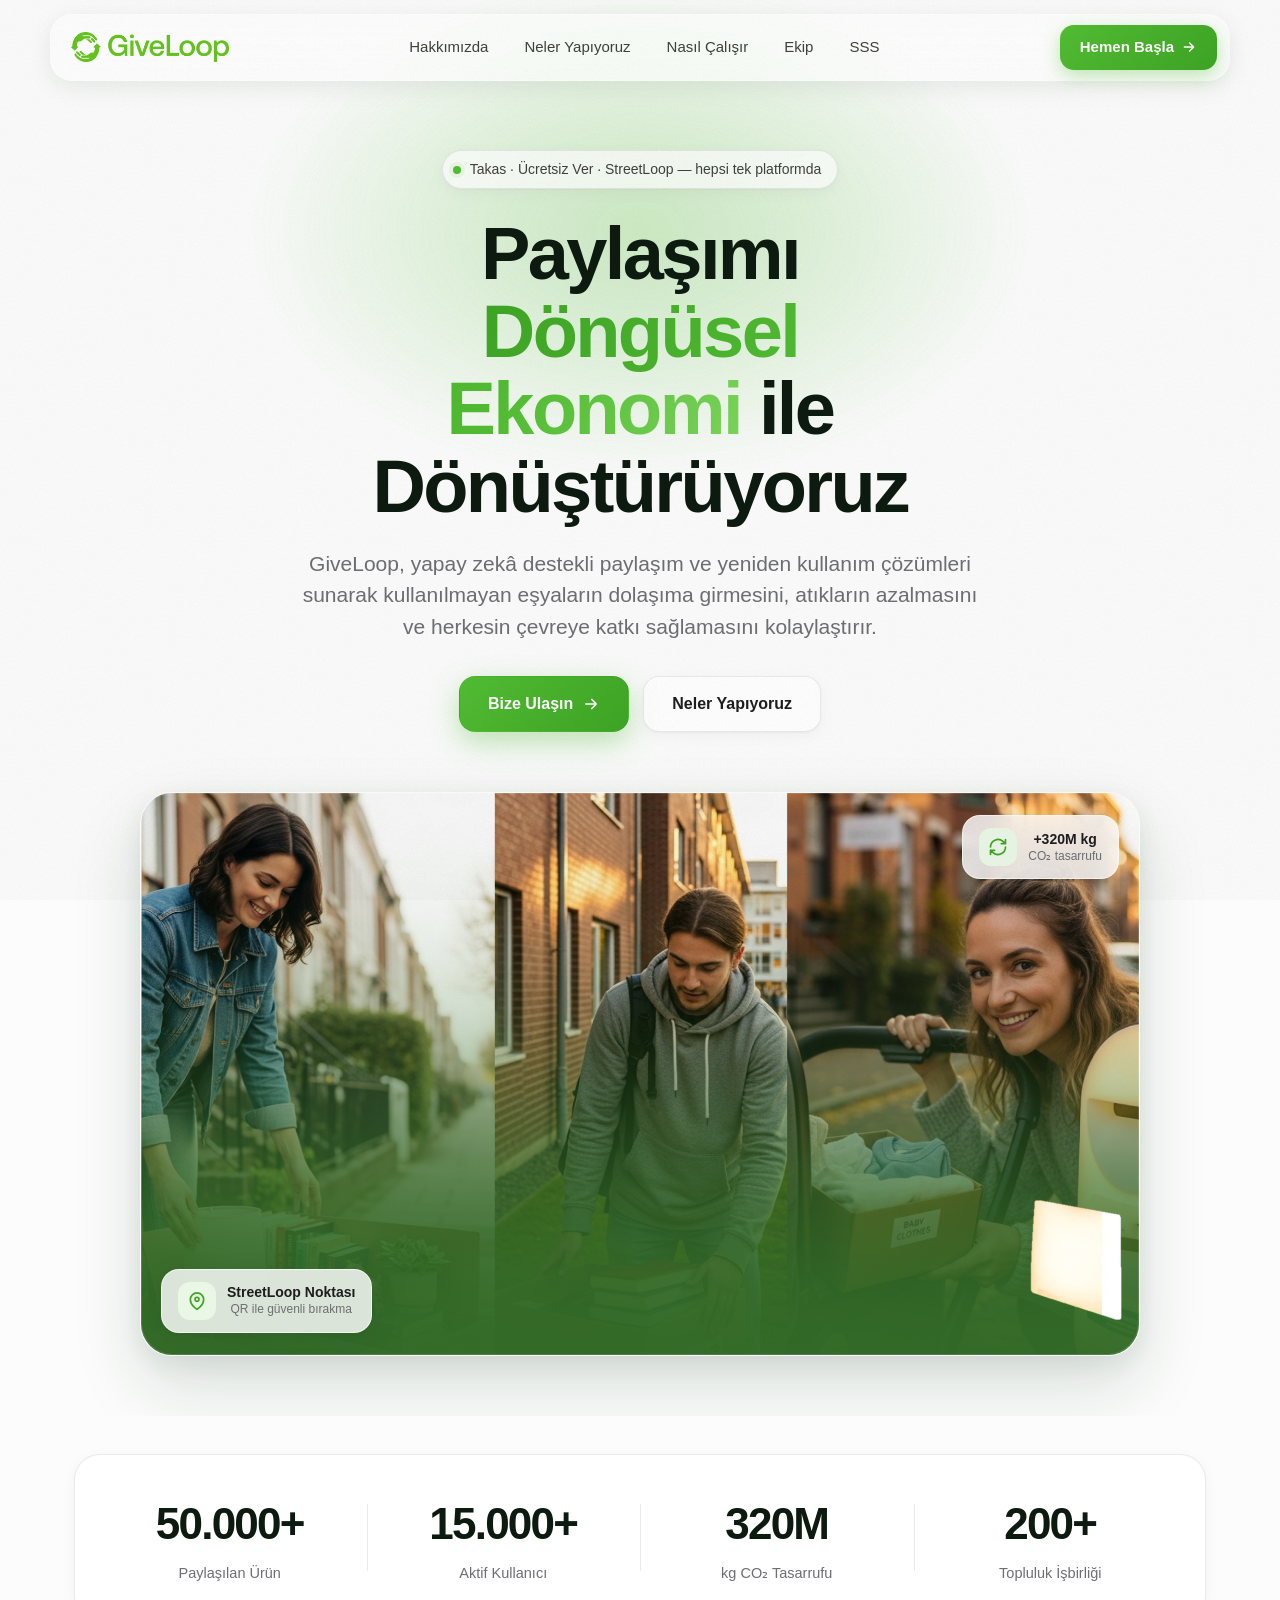
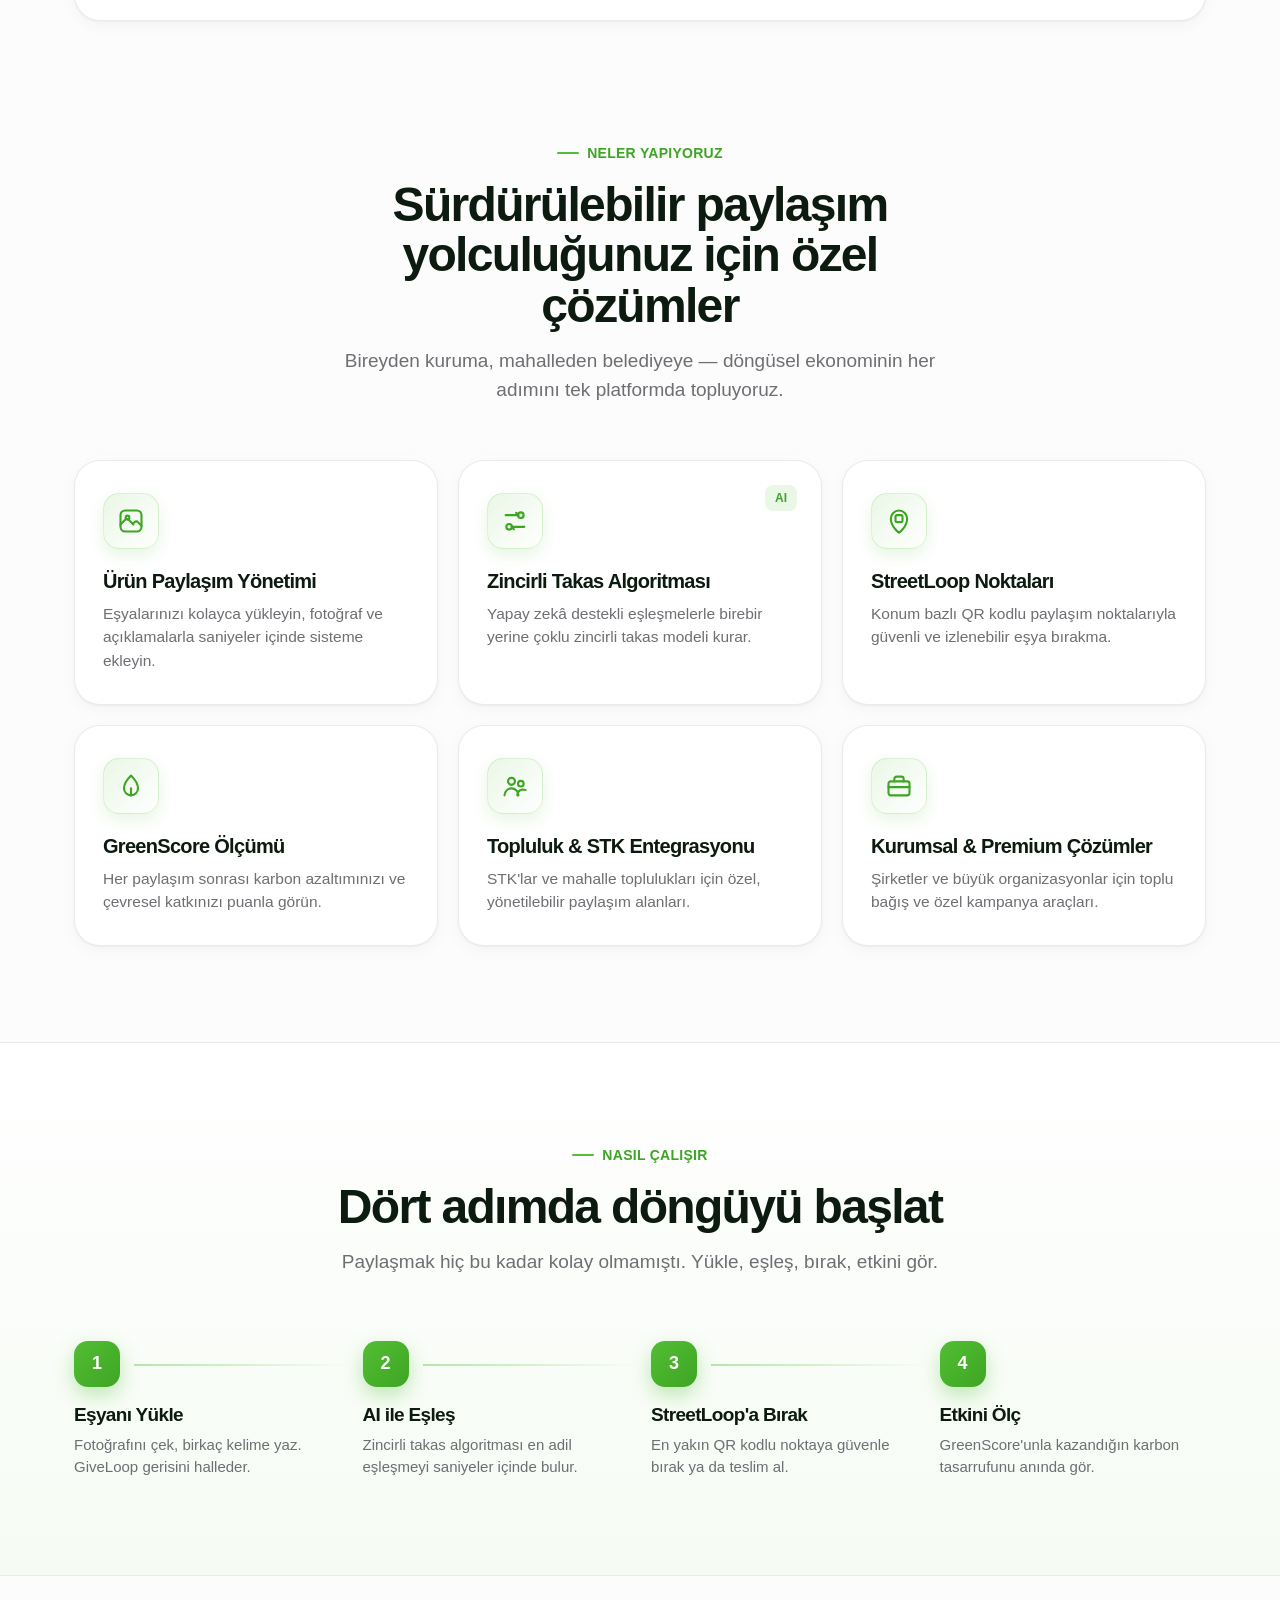
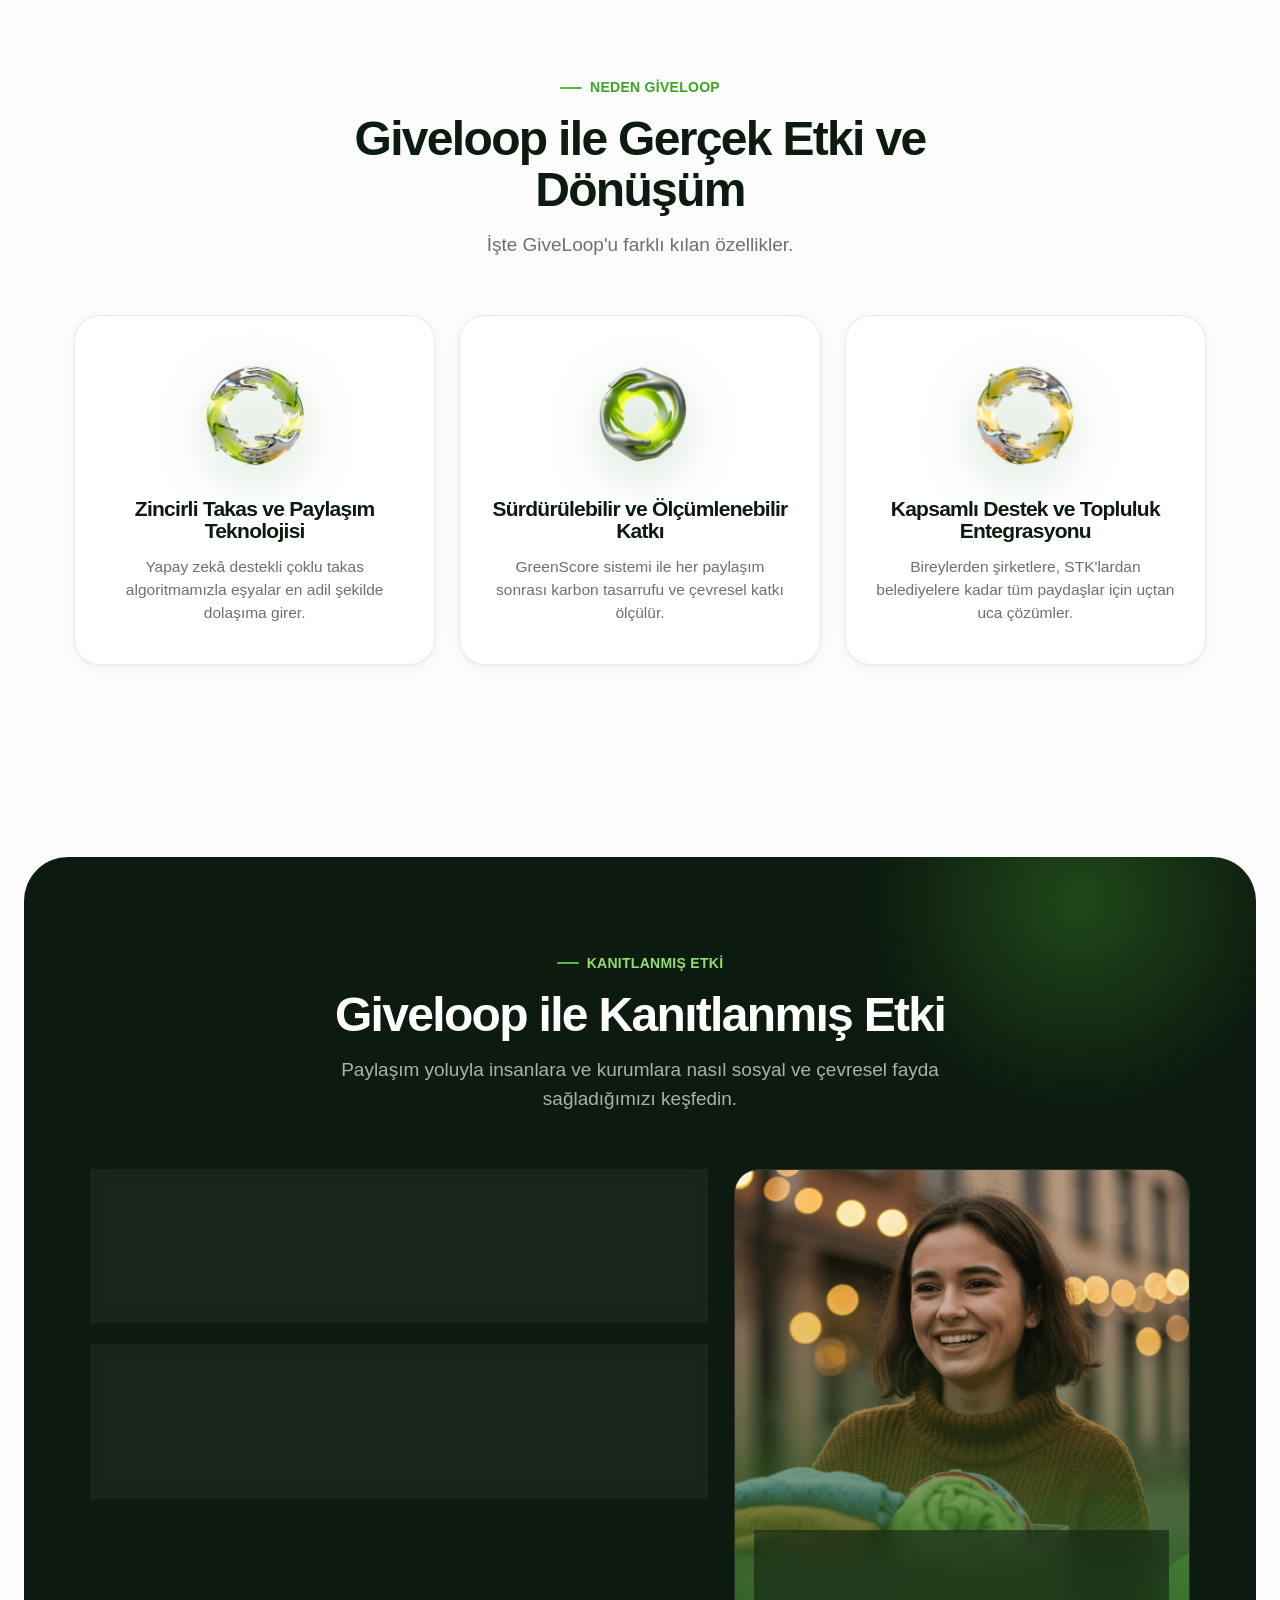
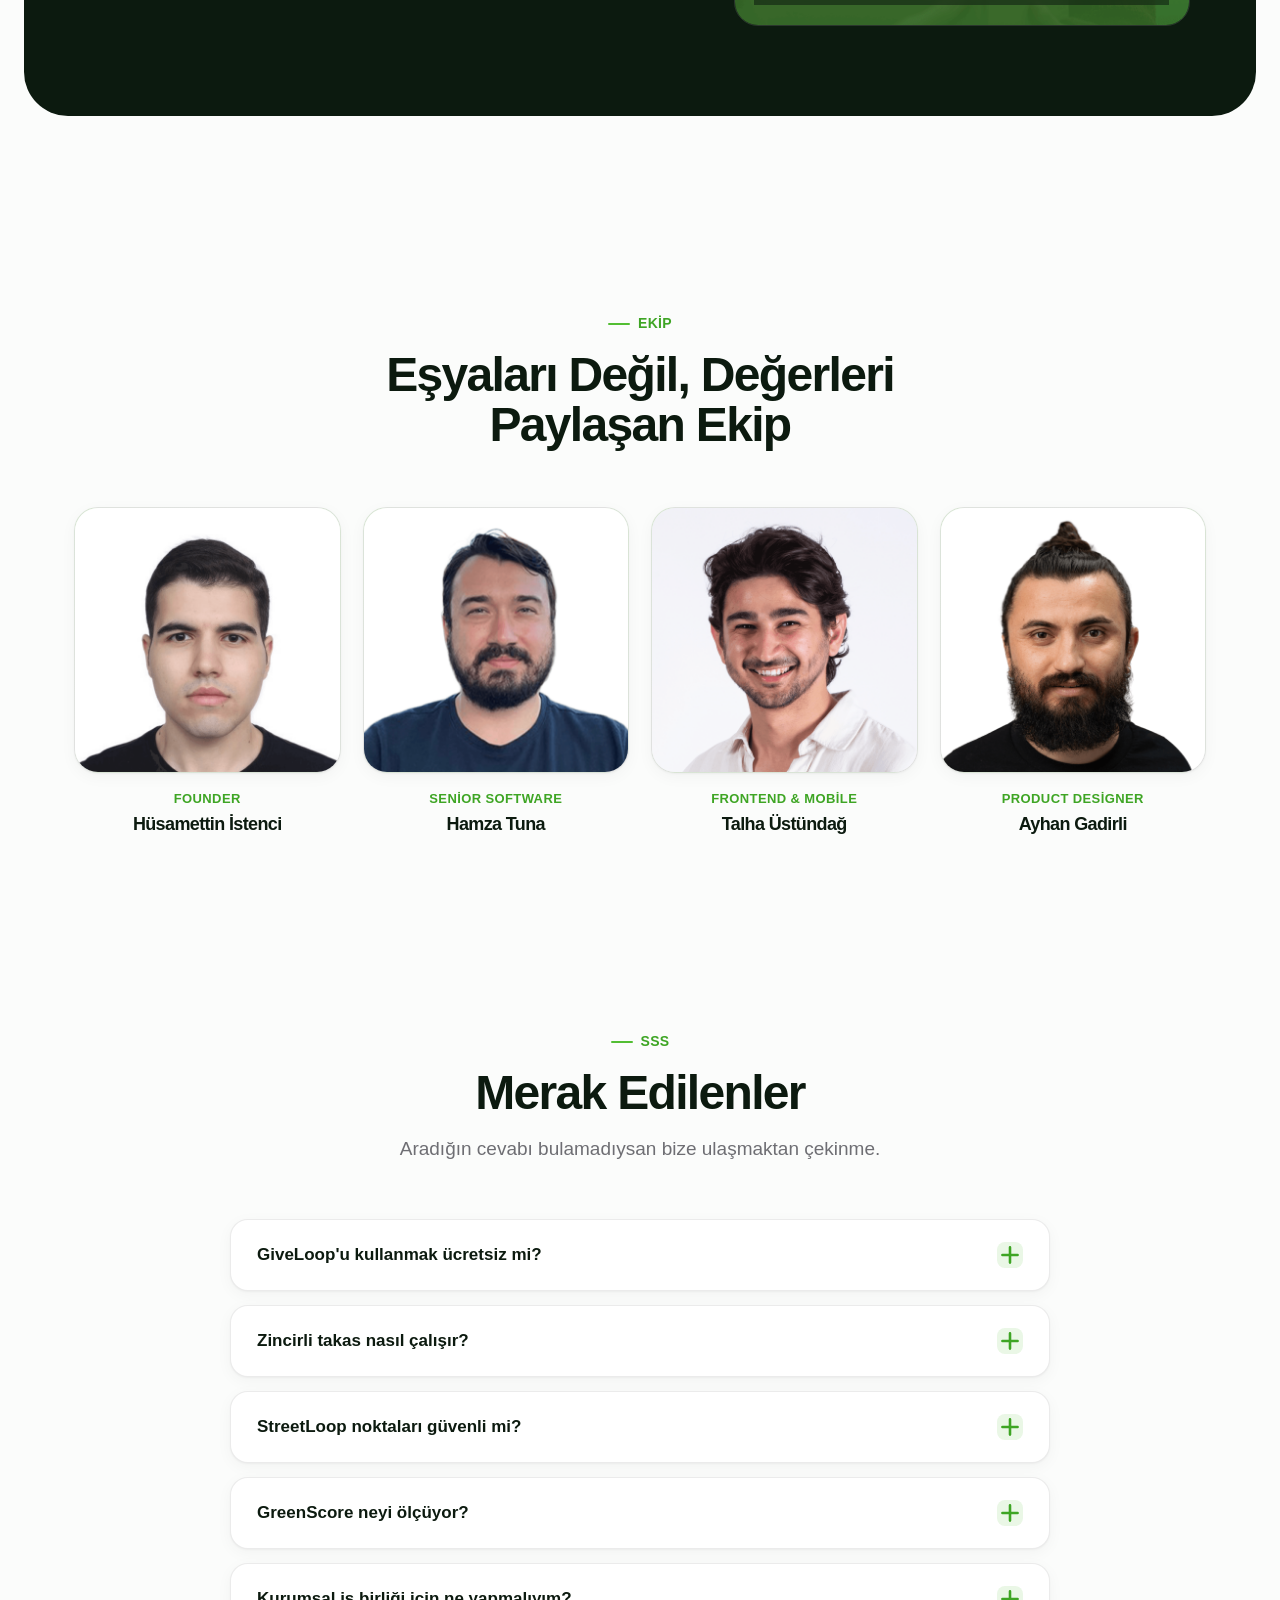
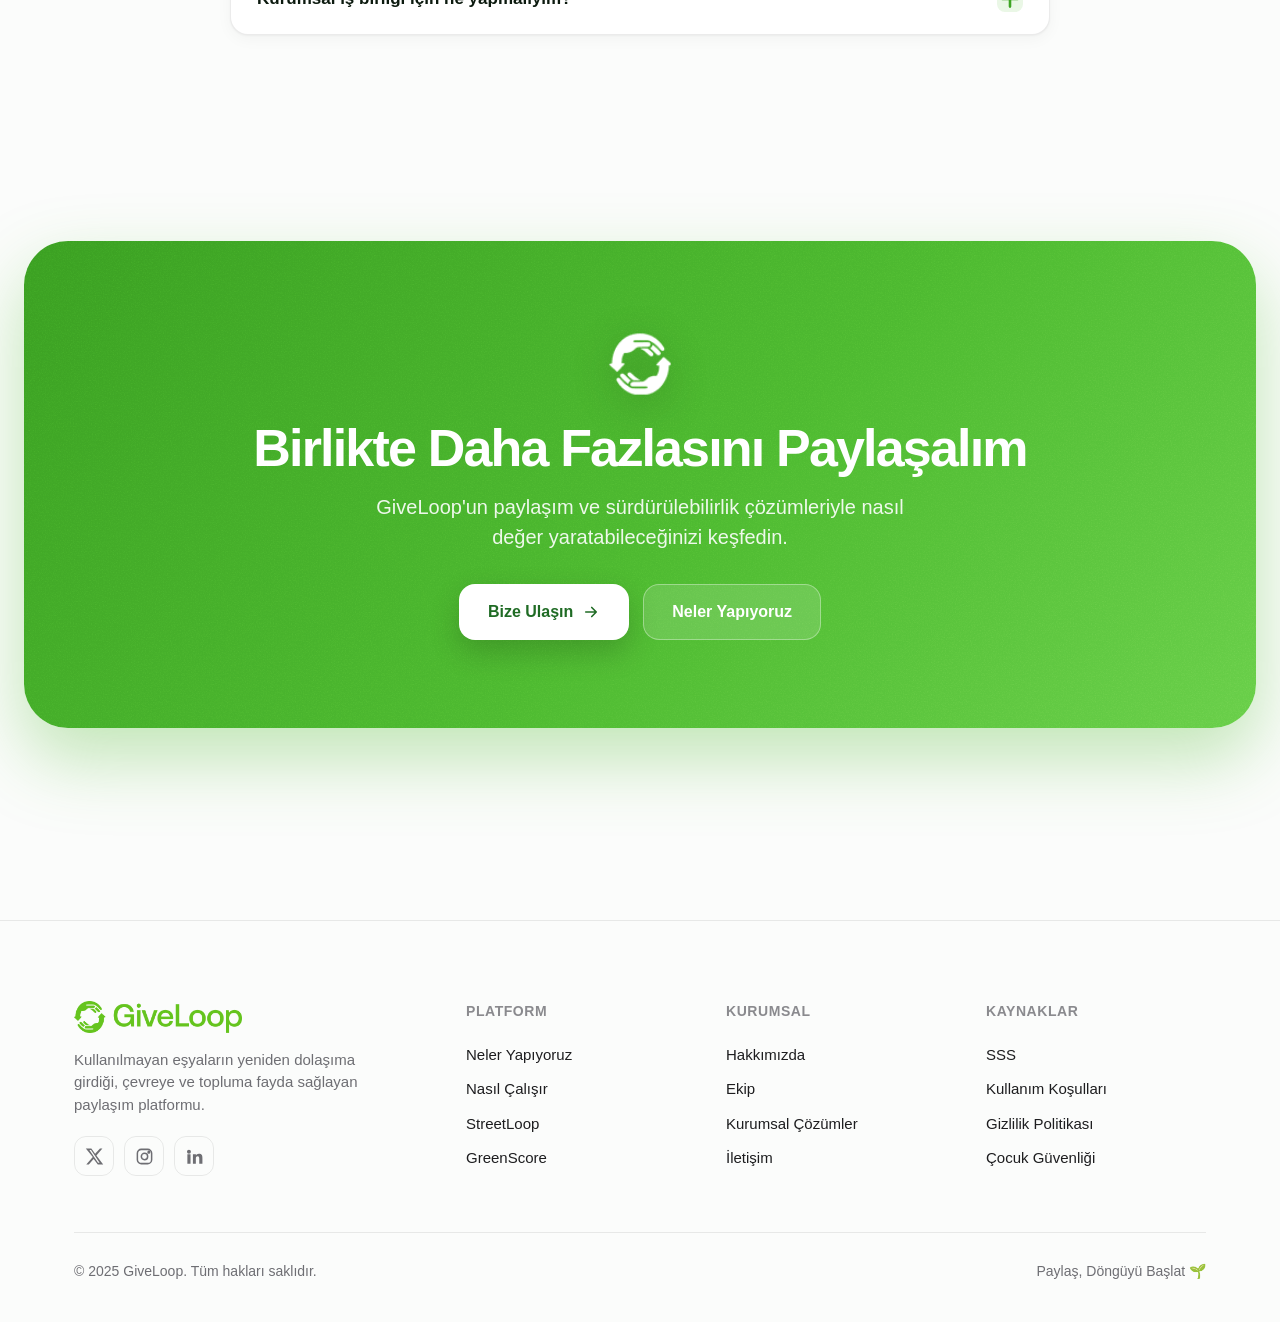
==== index.html @ 06f53437 "GiveLoop web: yeniden tasarım + yasal sözleşmeler (TR/EN) - iOS tarzı tek dosya ana sayfa (hero, ist" ====
<!DOCTYPE html>
<html lang="tr">
<head>
<meta charset="UTF-8" />
<meta name="viewport" content="width=device-width, initial-scale=1.0" />
<title>GiveLoop — Paylaş, Döngüyü Başlat</title>
<meta name="description" content="GiveLoop, kullanılmayan eşyaların yeniden dolaşıma girdiği, yapay zekâ destekli paylaşım ve döngüsel ekonomi platformudur." />
<meta property="og:title" content="GiveLoop — Paylaş, Döngüyü Başlat" />
<meta property="og:description" content="Takas, Ücretsiz Ver, StreetLoop — hepsi tek platformda." />
<meta property="og:image" content="assets/5BwP4LmwK1eSZvRIDrakZ4U8U.png" />
<link rel="icon" href="assets/WsrcK1nD1e8U5Kc7PY4TaCACsAE.png" />
<style>
  :root{
    --green:#52BE33;
    --green-strong:#3EA524;
    --green-deep:#1F6B24;
    --green-soft:#EAF7E6;
    --green-glow:rgba(82,190,51,.35);
    --ink:#0C1A0F;
    --text:#1D1D1F;
    --muted:#6E6E73;
    --muted-2:#8A8A8E;
    --line:rgba(0,0,0,.08);
    --bg:#FBFCFB;
    --card:#FFFFFF;
    --radius:26px;
    --radius-sm:18px;
    --shadow-sm:0 1px 2px rgba(0,0,0,.04), 0 4px 16px rgba(0,0,0,.04);
    --shadow:0 8px 30px rgba(15,40,20,.08), 0 2px 8px rgba(15,40,20,.05);
    --shadow-lg:0 30px 70px rgba(15,50,25,.14), 0 8px 24px rgba(15,50,25,.08);
    --maxw:1180px;
    --ease:cubic-bezier(.22,1,.36,1);
  }
  *{margin:0;padding:0;box-sizing:border-box}
  html{scroll-behavior:smooth;-webkit-text-size-adjust:100%}
  body{
    font-family:-apple-system,BlinkMacSystemFont,"SF Pro Display","SF Pro Text","Segoe UI",Inter,Roboto,Helvetica,Arial,sans-serif;
    color:var(--text);background:var(--bg);line-height:1.5;
    -webkit-font-smoothing:antialiased;text-rendering:optimizeLegibility;
    overflow-x:hidden;
  }
  a{color:inherit;text-decoration:none}
  img{max-width:100%;display:block}
  .wrap{max-width:var(--maxw);margin:0 auto;padding:0 24px}
  section{position:relative}

  /* ============ decorative grain ============ */
  body::before{
    content:"";position:fixed;inset:0;z-index:9999;pointer-events:none;
    background-image:url("assets/6mcf62RlDfRfU61Yg5vb2pefpi4.png");
    background-size:180px;opacity:.025;mix-blend-mode:multiply;
  }

  /* ============ NAV ============ */
  .nav{
    position:fixed;top:14px;left:0;right:0;z-index:1000;
    display:flex;justify-content:center;padding:0 16px;
    transition:top .4s var(--ease);
  }
  .nav-inner{
    width:100%;max-width:var(--maxw);
    display:flex;align-items:center;justify-content:space-between;
    padding:10px 12px 10px 20px;
    background:rgba(255,255,255,.72);
    backdrop-filter:saturate(180%) blur(20px);
    -webkit-backdrop-filter:saturate(180%) blur(20px);
    border:1px solid rgba(255,255,255,.6);
    box-shadow:0 6px 24px rgba(15,40,20,.08);
    border-radius:22px;
    transition:box-shadow .4s var(--ease),background .4s var(--ease);
  }
  .nav.scrolled .nav-inner{background:rgba(255,255,255,.85);box-shadow:0 10px 34px rgba(15,40,20,.12)}
  .brand{display:flex;align-items:center;gap:10px;font-weight:700;letter-spacing:-.02em;font-size:19px}
  .brand img{height:30px;width:auto}
  .nav-links{display:flex;align-items:center;gap:4px}
  .nav-links a{
    padding:9px 16px;border-radius:12px;font-size:15px;font-weight:500;color:#40403f;
    transition:background .2s,color .2s;
  }
  .nav-links a:hover{background:rgba(0,0,0,.05);color:var(--text)}
  .nav-cta{
    display:inline-flex;align-items:center;gap:7px;
    padding:11px 20px;border-radius:14px;font-size:15px;font-weight:600;color:#fff;
    background:linear-gradient(135deg,var(--green),var(--green-strong));
    box-shadow:0 6px 18px var(--green-glow);
    transition:transform .25s var(--ease),box-shadow .25s var(--ease);
  }
  .nav-cta:hover{transform:translateY(-1px);box-shadow:0 10px 26px var(--green-glow)}
  .burger{display:none;background:none;border:0;padding:10px;cursor:pointer}
  .burger span{display:block;width:22px;height:2px;background:var(--ink);border-radius:2px;transition:.3s var(--ease)}
  .burger span+span{margin-top:5px}

  /* ============ HERO ============ */
  .hero{padding:150px 0 60px;text-align:center;overflow:hidden}
  .hero-bg{
    position:absolute;top:-120px;left:50%;transform:translateX(-50%);
    width:1100px;height:700px;pointer-events:none;z-index:0;
    background:
      radial-gradient(closest-side,rgba(82,190,51,.20),transparent 70%),
      radial-gradient(closest-side,rgba(82,190,51,.10),transparent 70%);
    filter:blur(10px);
  }
  .hero .wrap{position:relative;z-index:1}
  .pill{
    display:inline-flex;align-items:center;gap:9px;
    padding:8px 16px 8px 10px;border-radius:100px;font-size:14px;font-weight:500;
    background:rgba(255,255,255,.7);border:1px solid var(--line);
    box-shadow:var(--shadow-sm);backdrop-filter:blur(8px);color:#40403f;margin-bottom:26px;
  }
  .pill .dot{width:8px;height:8px;border-radius:50%;background:var(--green);box-shadow:0 0 0 4px var(--green-soft)}
  h1,h2,h3{letter-spacing:-.035em;line-height:1.05;color:var(--ink)}
  .hero h1{
    font-size:clamp(38px,6.6vw,74px);font-weight:700;max-width:15ch;margin:0 auto 22px;
  }
  .hero h1 .grad{
    background:linear-gradient(120deg,var(--green-strong),var(--green) 60%,#7DD65C);
    -webkit-background-clip:text;background-clip:text;color:transparent;
  }
  .lead{font-size:clamp(17px,2.1vw,21px);color:var(--muted);max-width:60ch;margin:0 auto 34px;font-weight:400}
  .hero-cta{display:flex;gap:14px;justify-content:center;flex-wrap:wrap}
  .btn{
    display:inline-flex;align-items:center;gap:9px;padding:15px 28px;border-radius:16px;
    font-size:16px;font-weight:600;cursor:pointer;border:1px solid transparent;
    transition:transform .25s var(--ease),box-shadow .25s var(--ease),background .25s;
  }
  .btn-primary{color:#fff;background:linear-gradient(135deg,var(--green),var(--green-strong));box-shadow:0 10px 28px var(--green-glow)}
  .btn-primary:hover{transform:translateY(-2px);box-shadow:0 16px 38px var(--green-glow)}
  .btn-ghost{background:rgba(255,255,255,.8);border-color:var(--line);color:var(--text);box-shadow:var(--shadow-sm)}
  .btn-ghost:hover{transform:translateY(-2px);background:#fff;box-shadow:var(--shadow)}
  .btn svg{width:18px;height:18px}

  .hero-media{
    position:relative;margin:60px auto 0;max-width:1000px;
    border-radius:32px;overflow:hidden;box-shadow:var(--shadow-lg);
    border:1px solid rgba(255,255,255,.5);
  }
  .hero-media img{width:100%;height:auto;display:block}
  .hero-media::after{content:"";position:absolute;inset:0;box-shadow:inset 0 0 0 1px rgba(255,255,255,.14);border-radius:32px}
  .float-card{
    position:absolute;background:rgba(255,255,255,.82);backdrop-filter:blur(14px);
    border:1px solid rgba(255,255,255,.7);box-shadow:var(--shadow);border-radius:18px;
    padding:12px 16px;display:flex;align-items:center;gap:11px;font-size:14px;font-weight:600;
    white-space:nowrap;line-height:1.25;z-index:3;
  }
  .float-card small{display:block;font-weight:500;color:var(--muted);font-size:12px;margin-top:1px}
  .float-card .ic{width:38px;height:38px;border-radius:12px;display:grid;place-items:center;background:var(--green-soft);flex:none}
  .float-card .ic svg{width:20px;height:20px;color:var(--green-strong)}
  .fc-1{left:20px;bottom:22px;animation:floaty 6s ease-in-out infinite}
  .fc-2{right:20px;top:22px;animation:floaty 6s ease-in-out infinite .8s}
  @keyframes floaty{0%,100%{transform:translateY(0)}50%{transform:translateY(-12px)}}

  /* ============ TRUST STATS ============ */
  .stats{padding:38px 0 20px}
  .stats-grid{
    display:grid;grid-template-columns:repeat(4,1fr);gap:20px;
    background:var(--card);border:1px solid var(--line);border-radius:var(--radius);
    padding:36px 28px;box-shadow:var(--shadow-sm);
  }
  .stat{text-align:center;position:relative}
  .stat+.stat::before{content:"";position:absolute;left:-10px;top:14%;height:72%;width:1px;background:var(--line)}
  .stat .num{font-size:clamp(30px,4vw,44px);font-weight:700;letter-spacing:-.04em;color:var(--ink)}
  .stat .num b{color:var(--green-strong);font-weight:700}
  .stat .lab{color:var(--muted);font-size:14.5px;margin-top:6px;font-weight:500}

  /* ============ SECTION HEAD ============ */
  .sec{padding:96px 0}
  .eyebrow{
    display:inline-flex;align-items:center;gap:8px;color:var(--green-strong);font-weight:600;
    font-size:14px;letter-spacing:.02em;text-transform:uppercase;margin-bottom:16px;
  }
  .eyebrow::before{content:"";width:22px;height:2px;background:var(--green);border-radius:2px}
  .sec-head{max-width:640px;margin:0 auto 56px;text-align:center}
  .sec-head.left{margin-left:0;text-align:left}
  .sec-head h2{font-size:clamp(30px,4.4vw,48px);font-weight:700;margin-bottom:16px}
  .sec-head p{color:var(--muted);font-size:clamp(16px,2vw,19px)}

  /* ============ FEATURES ============ */
  .feat-grid{display:grid;grid-template-columns:repeat(3,1fr);gap:20px}
  .feat{
    background:var(--card);border:1px solid var(--line);border-radius:var(--radius);
    padding:32px 28px;box-shadow:var(--shadow-sm);position:relative;overflow:hidden;
    transition:transform .4s var(--ease),box-shadow .4s var(--ease),border-color .4s;
  }
  .feat::before{
    content:"";position:absolute;inset:0;border-radius:var(--radius);opacity:0;
    background:radial-gradient(120% 90% at 0% 0%,rgba(82,190,51,.08),transparent 55%);
    transition:opacity .4s;
  }
  .feat:hover{transform:translateY(-6px);box-shadow:var(--shadow-lg);border-color:rgba(82,190,51,.3)}
  .feat:hover::before{opacity:1}
  .feat .ico{
    width:56px;height:56px;border-radius:16px;display:grid;place-items:center;margin-bottom:22px;
    background:linear-gradient(135deg,var(--green-soft),#fff);border:1px solid rgba(82,190,51,.18);
    box-shadow:0 6px 16px rgba(82,190,51,.14);color:var(--green-strong);
  }
  .feat .ico svg{width:28px;height:28px}
  .feat h3{font-size:20px;font-weight:650;margin-bottom:10px}
  .feat p{color:var(--muted);font-size:15.5px}
  .feat .tag{position:absolute;top:24px;right:24px;font-size:12px;font-weight:600;color:var(--green-strong);
    background:var(--green-soft);padding:4px 10px;border-radius:8px}

  /* ============ HOW IT WORKS ============ */
  .how{background:linear-gradient(180deg,#fff,var(--green-soft) 220%);border-block:1px solid var(--line)}
  .steps{display:grid;grid-template-columns:repeat(4,1fr);gap:22px;counter-reset:step}
  .step{position:relative;padding-top:8px}
  .step .n{
    width:46px;height:46px;border-radius:14px;display:grid;place-items:center;font-weight:700;font-size:18px;
    color:#fff;background:linear-gradient(135deg,var(--green),var(--green-strong));
    box-shadow:0 8px 20px var(--green-glow);margin-bottom:18px;
  }
  .step h3{font-size:19px;margin-bottom:9px}
  .step p{color:var(--muted);font-size:15px}
  .step:not(:last-child)::after{
    content:"";position:absolute;top:31px;left:60px;right:-10px;height:2px;
    background:linear-gradient(90deg,rgba(82,190,51,.4),transparent);
  }

  /* ============ WHY / DIFFERENTIATORS ============ */
  .why-grid{display:grid;grid-template-columns:repeat(3,1fr);gap:24px}
  .why{
    text-align:center;background:var(--card);border:1px solid var(--line);border-radius:var(--radius);
    padding:40px 30px;box-shadow:var(--shadow-sm);transition:transform .4s var(--ease),box-shadow .4s var(--ease);
  }
  .why:hover{transform:translateY(-6px);box-shadow:var(--shadow)}
  .why img{width:120px;height:120px;margin:0 auto 22px;filter:drop-shadow(0 16px 26px rgba(31,107,36,.22))}
  .why h3{font-size:21px;margin-bottom:12px}
  .why p{color:var(--muted);font-size:15.5px}

  /* ============ IMPACT / CASES ============ */
  .impact{background:var(--ink);color:#fff;border-radius:44px;margin:0 24px;overflow:hidden;position:relative}
  .impact::before{content:"";position:absolute;top:-30%;right:-10%;width:600px;height:600px;
    background:radial-gradient(closest-side,rgba(82,190,51,.28),transparent 70%);pointer-events:none}
  .impact .inner{max-width:var(--maxw);margin:0 auto;padding:90px 40px}
  .impact .eyebrow{color:#8FE06E}
  .impact h2{color:#fff;font-size:clamp(30px,4.4vw,48px)}
  .impact .sec-head p{color:rgba(255,255,255,.66)}
  .cases{display:grid;grid-template-columns:1.15fr .85fr;gap:26px;align-items:start}
  .case-list{display:grid;gap:22px}
  .case{
    display:flex;gap:22px;align-items:flex-start;
    background:rgba(255,255,255,.05);border:1px solid rgba(255,255,255,.1);
    border-radius:24px;padding:28px;backdrop-filter:blur(8px);
    transition:background .3s,transform .3s var(--ease);
  }
  .case:hover{background:rgba(255,255,255,.09);transform:translateY(-3px)}
  .case .big{font-size:44px;font-weight:700;letter-spacing:-.04em;color:#8FE06E;line-height:1;flex:none;min-width:120px}
  .case h3{color:#fff;font-size:19px;margin-bottom:8px}
  .case p{color:rgba(255,255,255,.62);font-size:15px}
  .case-photo{border-radius:24px;overflow:hidden;position:relative;aspect-ratio:1/1;border:1px solid rgba(255,255,255,.12)}
  .case-photo img{width:100%;height:100%;object-fit:cover;object-position:center 30%;position:absolute;inset:0}
  .case-photo .cap{
    position:absolute;left:20px;bottom:20px;right:20px;z-index:2;
    background:rgba(12,26,15,.55);backdrop-filter:blur(12px);border:1px solid rgba(255,255,255,.12);
    border-radius:16px;padding:14px 16px;font-size:14px;
  }
  .case-photo .cap b{display:block;color:#8FE06E;margin-bottom:2px}

  /* ============ TEAM ============ */
  .team-grid{display:grid;grid-template-columns:repeat(4,1fr);gap:22px}
  .member{text-align:center}
  .member .ph{
    aspect-ratio:1;border-radius:24px;overflow:hidden;margin-bottom:16px;
    background:linear-gradient(160deg,var(--green-soft),#f4f4f4);border:1px solid var(--line);
    box-shadow:var(--shadow-sm);transition:transform .4s var(--ease),box-shadow .4s var(--ease);
  }
  .member .ph img{width:100%;height:100%;object-fit:cover;object-position:top center}
  .member:hover .ph{transform:translateY(-6px);box-shadow:var(--shadow)}
  .member .role{color:var(--green-strong);font-size:13px;font-weight:600;text-transform:uppercase;letter-spacing:.03em}
  .member h3{font-size:18px;margin:6px 0 0}

  /* ============ FAQ ============ */
  .faq-wrap{max-width:820px;margin:0 auto}
  .faq{border:1px solid var(--line);border-radius:var(--radius-sm);background:var(--card);margin-bottom:14px;overflow:hidden;box-shadow:var(--shadow-sm)}
  .faq summary{
    list-style:none;cursor:pointer;padding:22px 26px;font-size:17px;font-weight:600;
    display:flex;justify-content:space-between;align-items:center;gap:16px;color:var(--ink);
  }
  .faq summary::-webkit-details-marker{display:none}
  .faq summary .plus{flex:none;width:26px;height:26px;border-radius:8px;background:var(--green-soft);
    display:grid;place-items:center;color:var(--green-strong);transition:transform .3s var(--ease)}
  .faq[open] summary .plus{transform:rotate(45deg)}
  .faq .a{padding:0 26px 24px;color:var(--muted);font-size:15.5px;max-width:66ch}

  /* ============ CTA ============ */
  .cta-band{
    text-align:center;position:relative;overflow:hidden;
    background:linear-gradient(135deg,var(--green-strong),var(--green) 55%,#6FD24E);
    border-radius:44px;margin:0 24px;padding:88px 32px;color:#fff;
    box-shadow:0 30px 70px var(--green-glow);
  }
  .cta-band::before{content:"";position:absolute;inset:0;background-image:url("assets/6mcf62RlDfRfU61Yg5vb2pefpi4.png");
    background-size:200px;opacity:.06;mix-blend-mode:overlay}
  .cta-band img.mark{width:70px;margin:0 auto 22px;filter:brightness(0) invert(1) drop-shadow(0 10px 20px rgba(0,0,0,.22))}
  .cta-band h2{color:#fff;font-size:clamp(30px,4.6vw,52px);margin-bottom:16px;position:relative}
  .cta-band p{color:rgba(255,255,255,.9);font-size:clamp(16px,2vw,20px);max-width:52ch;margin:0 auto 32px;position:relative}
  .cta-band .btn-white{background:#fff;color:var(--green-deep);box-shadow:0 12px 30px rgba(0,0,0,.18);position:relative}
  .cta-band .btn-white:hover{transform:translateY(-2px);box-shadow:0 18px 40px rgba(0,0,0,.24)}
  .cta-band .btn-clear{background:rgba(255,255,255,.14);border:1px solid rgba(255,255,255,.35);color:#fff;position:relative}
  .cta-band .btn-clear:hover{background:rgba(255,255,255,.24)}
  .cta-actions{display:flex;gap:14px;justify-content:center;flex-wrap:wrap}

  /* ============ FOOTER ============ */
  footer{padding:80px 0 40px;margin-top:96px;border-top:1px solid var(--line)}
  .foot-grid{display:grid;grid-template-columns:1.6fr 1fr 1fr 1fr;gap:40px;margin-bottom:56px}
  .foot-brand .brand{margin-bottom:16px}
  .foot-brand p{color:var(--muted);font-size:15px;max-width:34ch;margin-bottom:20px}
  .socials{display:flex;gap:10px}
  .socials a{width:40px;height:40px;border-radius:12px;border:1px solid var(--line);display:grid;place-items:center;color:var(--muted);transition:.25s var(--ease)}
  .socials a:hover{color:#fff;background:var(--green);border-color:var(--green);transform:translateY(-2px)}
  .socials svg{width:19px;height:19px}
  .foot-col h4{font-size:14px;text-transform:uppercase;letter-spacing:.04em;color:var(--muted-2);margin-bottom:16px;font-weight:600}
  .foot-col a{display:block;color:var(--text);font-size:15px;padding:6px 0;transition:color .2s}
  .foot-col a:hover{color:var(--green-strong)}
  .foot-bottom{display:flex;justify-content:space-between;align-items:center;gap:20px;
    padding-top:28px;border-top:1px solid var(--line);color:var(--muted);font-size:14px;flex-wrap:wrap}

  /* ============ reveal anim ============ */
  .reveal{opacity:0;transform:translateY(26px);transition:opacity .8s var(--ease),transform .8s var(--ease)}
  .reveal.in{opacity:1;transform:none}
  .reveal[data-d="1"]{transition-delay:.08s}
  .reveal[data-d="2"]{transition-delay:.16s}
  .reveal[data-d="3"]{transition-delay:.24s}

  /* ============ RESPONSIVE ============ */
  @media(max-width:980px){
    .feat-grid,.steps,.team-grid{grid-template-columns:repeat(2,1fr)}
    .why-grid{grid-template-columns:1fr}
    .why{display:flex;align-items:center;gap:24px;text-align:left;padding:26px}
    .why img{margin:0;width:90px;height:90px}
    .cases{grid-template-columns:1fr}
    .step:not(:last-child)::after{display:none}
    .foot-grid{grid-template-columns:1fr 1fr}
  }
  @media(max-width:720px){
    .nav-links{display:none}
    .burger{display:block}
    .nav-menu-open .nav-links{
      display:flex;flex-direction:column;position:absolute;top:70px;left:16px;right:16px;
      background:rgba(255,255,255,.96);backdrop-filter:blur(20px);padding:12px;border-radius:20px;
      box-shadow:var(--shadow-lg);border:1px solid var(--line);gap:2px;align-items:stretch;
    }
    .nav-menu-open .nav-links a{padding:14px 16px}
    .stats-grid{grid-template-columns:repeat(2,1fr);gap:28px 12px}
    .stat+.stat::before{display:none}
    .feat-grid,.steps,.team-grid{grid-template-columns:1fr}
    .case{flex-direction:column;gap:10px}
    .sec{padding:70px 0}
    .impact,.cta-band{margin:0 12px;border-radius:32px}
    .impact .inner{padding:64px 24px}
    .float-card{display:none}
    .foot-grid{grid-template-columns:1fr}
  }
</style>
</head>
<body>

<!-- ================= NAV ================= -->
<nav class="nav" id="nav">
  <div class="nav-inner">
    <a href="#top" class="brand">
      <img src="assets/F4kCghtj96X1tTt0qWWeKopEoYI.png" alt="GiveLoop" />
    </a>
    <div class="nav-links" id="navLinks">
      <a href="#hakkimizda">Hakkımızda</a>
      <a href="#neler">Neler Yapıyoruz</a>
      <a href="#nasil">Nasıl Çalışır</a>
      <a href="#ekip">Ekip</a>
      <a href="#sss">SSS</a>
    </div>
    <div style="display:flex;align-items:center;gap:6px">
      <a href="#iletisim" class="nav-cta">Hemen Başla
        <svg viewBox="0 0 24 24" fill="none" stroke="currentColor" stroke-width="2.2" stroke-linecap="round" stroke-linejoin="round" width="16" height="16"><path d="M5 12h14M13 6l6 6-6 6"/></svg>
      </a>
      <button class="burger" id="burger" aria-label="Menü"><span></span><span></span><span></span></button>
    </div>
  </div>
</nav>

<span id="top"></span>

<!-- ================= HERO ================= -->
<header class="hero">
  <div class="hero-bg"></div>
  <div class="wrap">
    <div class="pill reveal"><span class="dot"></span> Takas · Ücretsiz Ver · StreetLoop — hepsi tek platformda</div>
    <h1 class="reveal" data-d="1">Paylaşımı <span class="grad">Döngüsel Ekonomi</span> ile Dönüştürüyoruz</h1>
    <p class="lead reveal" data-d="2">GiveLoop, yapay zekâ destekli paylaşım ve yeniden kullanım çözümleri sunarak kullanılmayan eşyaların dolaşıma girmesini, atıkların azalmasını ve herkesin çevreye katkı sağlamasını kolaylaştırır.</p>
    <div class="hero-cta reveal" data-d="3">
      <a href="#iletisim" class="btn btn-primary">Bize Ulaşın
        <svg viewBox="0 0 24 24" fill="none" stroke="currentColor" stroke-width="2.2" stroke-linecap="round" stroke-linejoin="round"><path d="M5 12h14M13 6l6 6-6 6"/></svg>
      </a>
      <a href="#neler" class="btn btn-ghost">Neler Yapıyoruz</a>
    </div>

    <div class="hero-media reveal" data-d="3">
      <img src="assets/5BwP4LmwK1eSZvRIDrakZ4U8U.png" alt="GiveLoop ile sokakta eşya paylaşan insanlar" />
      <div class="float-card fc-1">
        <div class="ic"><svg viewBox="0 0 24 24" fill="none" stroke="currentColor" stroke-width="2" stroke-linecap="round" stroke-linejoin="round"><path d="M12 22s8-4.5 8-11.8A8 8 0 0 0 4 10.2C4 17.5 12 22 12 22z"/><circle cx="12" cy="10" r="2.4"/></svg></div>
        <div>StreetLoop Noktası<small>QR ile güvenli bırakma</small></div>
      </div>
      <div class="float-card fc-2">
        <div class="ic"><svg viewBox="0 0 24 24" fill="none" stroke="currentColor" stroke-width="2" stroke-linecap="round" stroke-linejoin="round"><path d="M3 12a9 9 0 0 1 15-6.7L21 8M21 3v5h-5M21 12a9 9 0 0 1-15 6.7L3 16M3 21v-5h5"/></svg></div>
        <div>+320M kg<small>CO₂ tasarrufu</small></div>
      </div>
    </div>
  </div>
</header>

<!-- ================= STATS ================= -->
<section class="stats" id="hakkimizda">
  <div class="wrap">
    <div class="stats-grid reveal">
      <div class="stat"><div class="num" data-count="50000" data-suffix="+">0</div><div class="lab">Paylaşılan Ürün</div></div>
      <div class="stat"><div class="num" data-count="15000" data-suffix="+">0</div><div class="lab">Aktif Kullanıcı</div></div>
      <div class="stat"><div class="num" data-count="320" data-suffix="M">0</div><div class="lab">kg CO₂ Tasarrufu</div></div>
      <div class="stat"><div class="num" data-count="200" data-suffix="+">0</div><div class="lab">Topluluk İşbirliği</div></div>
    </div>
  </div>
</section>

<!-- ================= FEATURES ================= -->
<section class="sec" id="neler">
  <div class="wrap">
    <div class="sec-head reveal">
      <div class="eyebrow" style="justify-content:center">Neler Yapıyoruz</div>
      <h2>Sürdürülebilir paylaşım yolculuğunuz için özel çözümler</h2>
      <p>Bireyden kuruma, mahalleden belediyeye — döngüsel ekonominin her adımını tek platformda topluyoruz.</p>
    </div>
    <div class="feat-grid">
      <article class="feat reveal">
        <div class="ico"><svg viewBox="0 0 24 24" fill="none" stroke="currentColor" stroke-width="1.8" stroke-linecap="round" stroke-linejoin="round"><rect x="3" y="3" width="18" height="18" rx="4"/><path d="M3 15l4-4a2 2 0 0 1 3 0l4 4"/><path d="M14 14l1-1a2 2 0 0 1 3 0l3 3"/><circle cx="9" cy="9" r="1.6"/></svg></div>
        <h3>Ürün Paylaşım Yönetimi</h3>
        <p>Eşyalarınızı kolayca yükleyin, fotoğraf ve açıklamalarla saniyeler içinde sisteme ekleyin.</p>
      </article>
      <article class="feat reveal" data-d="1">
        <span class="tag">AI</span>
        <div class="ico"><svg viewBox="0 0 24 24" fill="none" stroke="currentColor" stroke-width="1.8" stroke-linecap="round" stroke-linejoin="round"><path d="M4 7h11l-2-2M20 17H9l2 2"/><circle cx="17" cy="7" r="2.4"/><circle cx="7" cy="17" r="2.4"/></svg></div>
        <h3>Zincirli Takas Algoritması</h3>
        <p>Yapay zekâ destekli eşleşmelerle birebir yerine çoklu zincirli takas modeli kurar.</p>
      </article>
      <article class="feat reveal" data-d="2">
        <div class="ico"><svg viewBox="0 0 24 24" fill="none" stroke="currentColor" stroke-width="1.8" stroke-linecap="round" stroke-linejoin="round"><path d="M12 22s7-5 7-12a7 7 0 0 0-14 0c0 7 7 12 7 12z"/><rect x="9" y="7" width="6" height="6" rx="1.4"/></svg></div>
        <h3>StreetLoop Noktaları</h3>
        <p>Konum bazlı QR kodlu paylaşım noktalarıyla güvenli ve izlenebilir eşya bırakma.</p>
      </article>
      <article class="feat reveal">
        <div class="ico"><svg viewBox="0 0 24 24" fill="none" stroke="currentColor" stroke-width="1.8" stroke-linecap="round" stroke-linejoin="round"><path d="M12 3C7 8 6 11 6 14a6 6 0 0 0 12 0c0-3-1-6-6-11z"/><path d="M12 20v-6"/></svg></div>
        <h3>GreenScore Ölçümü</h3>
        <p>Her paylaşım sonrası karbon azaltımınızı ve çevresel katkınızı puanla görün.</p>
      </article>
      <article class="feat reveal" data-d="1">
        <div class="ico"><svg viewBox="0 0 24 24" fill="none" stroke="currentColor" stroke-width="1.8" stroke-linecap="round" stroke-linejoin="round"><circle cx="9" cy="8" r="3"/><circle cx="17" cy="10" r="2.4"/><path d="M3 20a6 6 0 0 1 12 0M14 20a5 5 0 0 1 7-4.6"/></svg></div>
        <h3>Topluluk & STK Entegrasyonu</h3>
        <p>STK'lar ve mahalle toplulukları için özel, yönetilebilir paylaşım alanları.</p>
      </article>
      <article class="feat reveal" data-d="2">
        <div class="ico"><svg viewBox="0 0 24 24" fill="none" stroke="currentColor" stroke-width="1.8" stroke-linecap="round" stroke-linejoin="round"><rect x="3" y="8" width="18" height="12" rx="2"/><path d="M8 8V6a2 2 0 0 1 2-2h4a2 2 0 0 1 2 2v2M3 13h18"/></svg></div>
        <h3>Kurumsal & Premium Çözümler</h3>
        <p>Şirketler ve büyük organizasyonlar için toplu bağış ve özel kampanya araçları.</p>
      </article>
    </div>
  </div>
</section>

<!-- ================= HOW IT WORKS ================= -->
<section class="sec how" id="nasil">
  <div class="wrap">
    <div class="sec-head reveal">
      <div class="eyebrow" style="justify-content:center">Nasıl Çalışır</div>
      <h2>Dört adımda döngüyü başlat</h2>
      <p>Paylaşmak hiç bu kadar kolay olmamıştı. Yükle, eşleş, bırak, etkini gör.</p>
    </div>
    <div class="steps">
      <div class="step reveal"><div class="n">1</div><h3>Eşyanı Yükle</h3><p>Fotoğrafını çek, birkaç kelime yaz. GiveLoop gerisini halleder.</p></div>
      <div class="step reveal" data-d="1"><div class="n">2</div><h3>AI ile Eşleş</h3><p>Zincirli takas algoritması en adil eşleşmeyi saniyeler içinde bulur.</p></div>
      <div class="step reveal" data-d="2"><div class="n">3</div><h3>StreetLoop'a Bırak</h3><p>En yakın QR kodlu noktaya güvenle bırak ya da teslim al.</p></div>
      <div class="step reveal" data-d="3"><div class="n">4</div><h3>Etkini Ölç</h3><p>GreenScore'unla kazandığın karbon tasarrufunu anında gör.</p></div>
    </div>
  </div>
</section>

<!-- ================= WHY GIVELOOP ================= -->
<section class="sec">
  <div class="wrap">
    <div class="sec-head reveal">
      <div class="eyebrow" style="justify-content:center">Neden GiveLoop</div>
      <h2>Giveloop ile Gerçek Etki ve Dönüşüm</h2>
      <p>İşte GiveLoop'u farklı kılan özellikler.</p>
    </div>
    <div class="why-grid">
      <div class="why reveal">
        <img src="assets/JfdC5K0fQeifgMX26gLsPX0EWY.png" alt="Zincirli takas" />
        <div>
          <h3>Zincirli Takas ve Paylaşım Teknolojisi</h3>
          <p>Yapay zekâ destekli çoklu takas algoritmamızla eşyalar en adil şekilde dolaşıma girer.</p>
        </div>
      </div>
      <div class="why reveal" data-d="1">
        <img src="assets/w44srWc7WZEb3D6DwrPMxBjv6M.png" alt="Ölçümlenebilir katkı" />
        <div>
          <h3>Sürdürülebilir ve Ölçümlenebilir Katkı</h3>
          <p>GreenScore sistemi ile her paylaşım sonrası karbon tasarrufu ve çevresel katkı ölçülür.</p>
        </div>
      </div>
      <div class="why reveal" data-d="2">
        <img src="assets/JfdC5K0fQeifgMX26gLsPX0EWY.png" alt="Topluluk desteği" style="transform:scaleX(-1) rotate(-12deg);filter:hue-rotate(-18deg) saturate(1.05) drop-shadow(0 16px 26px rgba(31,107,36,.22))" />
        <div>
          <h3>Kapsamlı Destek ve Topluluk Entegrasyonu</h3>
          <p>Bireylerden şirketlere, STK'lardan belediyelere kadar tüm paydaşlar için uçtan uca çözümler.</p>
        </div>
      </div>
    </div>
  </div>
</section>

<!-- ================= IMPACT ================= -->
<section class="sec" style="padding-inline:0">
  <div class="impact reveal">
    <div class="inner">
      <div class="sec-head" style="text-align:center">
        <div class="eyebrow" style="justify-content:center">Kanıtlanmış Etki</div>
        <h2>Giveloop ile Kanıtlanmış Etki</h2>
        <p>Paylaşım yoluyla insanlara ve kurumlara nasıl sosyal ve çevresel fayda sağladığımızı keşfedin.</p>
      </div>
      <div class="cases">
        <div class="case-list">
          <div class="case">
            <div class="big">%40</div>
            <div>
              <h3>Ürün Dolaşımında Artış</h3>
              <p>Bir üniversite kampüsündeki pilot uygulamada öğrenciler kullanılmayan kitap ve küçük ev eşyalarını paylaştı. 3 ay içinde ürün dolaşımı %40 arttı, depolama alanları boşaldı.</p>
            </div>
          </div>
          <div class="case">
            <div class="big">%50</div>
            <div>
              <h3>Atıkta Azalma</h3>
              <p>Bir belediyeyle gerçekleştirilen StreetLoop entegrasyonu sayesinde sokağa bırakılıp çöpe giden eşyalar %50 azaldı, mahalle dayanışması güçlendi.</p>
            </div>
          </div>
        </div>
        <div class="case-photo">
          <img src="assets/mKq98wFHJWpKSRlO1ZZfz63JTtQ.png" alt="Eşya paylaşan mutlu kullanıcı" />
          <div class="cap"><b>Gerçek kullanıcı, gerçek etki</b>Her paylaşım bir döngüyü başlatır.</div>
        </div>
      </div>
    </div>
  </div>
</section>

<!-- ================= TEAM ================= -->
<section class="sec" id="ekip">
  <div class="wrap">
    <div class="sec-head reveal">
      <div class="eyebrow" style="justify-content:center">Ekip</div>
      <h2>Eşyaları Değil, Değerleri Paylaşan Ekip</h2>
    </div>
    <div class="team-grid">
      <div class="member reveal">
        <div class="ph"><img src="assets/sQbyIXAW4b6cuSKok4Z4Drg9nI.png" alt="Hüsamettin İstenci" /></div>
        <div class="role">Founder</div><h3>Hüsamettin İstenci</h3>
      </div>
      <div class="member reveal" data-d="1">
        <div class="ph"><img src="assets/HW27CACfmc0pnNk9Q7YOXrHReE.png" alt="Hamza Tuna" /></div>
        <div class="role">Senior Software</div><h3>Hamza Tuna</h3>
      </div>
      <div class="member reveal" data-d="2">
        <div class="ph"><img src="assets/gCJSTSjaaVKgmiLqK9JGbjHEI.png" alt="Talha Üstündağ" /></div>
        <div class="role">Frontend & Mobile</div><h3>Talha Üstündağ</h3>
      </div>
      <div class="member reveal" data-d="3">
        <div class="ph"><img src="assets/mQwk5cAkZKG0dY5HwHt1dumbJKs.png" alt="Ayhan Gadirli" /></div>
        <div class="role">Product Designer</div><h3>Ayhan Gadirli</h3>
      </div>
    </div>
  </div>
</section>

<!-- ================= FAQ ================= -->
<section class="sec" id="sss">
  <div class="wrap">
    <div class="sec-head reveal">
      <div class="eyebrow" style="justify-content:center">SSS</div>
      <h2>Merak Edilenler</h2>
      <p>Aradığın cevabı bulamadıysan bize ulaşmaktan çekinme.</p>
    </div>
    <div class="faq-wrap">
      <details class="faq reveal"><summary>GiveLoop'u kullanmak ücretsiz mi?<span class="plus"><svg viewBox="0 0 24 24" fill="none" stroke="currentColor" stroke-width="2.4" stroke-linecap="round"><path d="M12 5v14M5 12h14"/></svg></span></summary><div class="a">Evet. Bireysel kullanıcılar için paylaşım, takas ve StreetLoop noktalarını kullanmak tamamen ücretsizdir. Şirketler ve kurumlar için ek Premium çözümler sunuyoruz.</div></details>
      <details class="faq reveal"><summary>Zincirli takas nasıl çalışır?<span class="plus"><svg viewBox="0 0 24 24" fill="none" stroke="currentColor" stroke-width="2.4" stroke-linecap="round"><path d="M12 5v14M5 12h14"/></svg></span></summary><div class="a">Yapay zekâ algoritmamız, birebir eşleşme bulunamadığında birden fazla kullanıcıyı bir zincir içinde eşleştirir. Böylece herkes istediği eşyaya ulaşırken hiç kimse elde kalmaz.</div></details>
      <details class="faq reveal"><summary>StreetLoop noktaları güvenli mi?<span class="plus"><svg viewBox="0 0 24 24" fill="none" stroke="currentColor" stroke-width="2.4" stroke-linecap="round"><path d="M12 5v14M5 12h14"/></svg></span></summary><div class="a">Her StreetLoop noktası konum bazlı QR kod ile korunur. Bırakma ve teslim alma işlemleri kayıt altına alınır, böylece süreç izlenebilir ve güvenlidir.</div></details>
      <details class="faq reveal"><summary>GreenScore neyi ölçüyor?<span class="plus"><svg viewBox="0 0 24 24" fill="none" stroke="currentColor" stroke-width="2.4" stroke-linecap="round"><path d="M12 5v14M5 12h14"/></svg></span></summary><div class="a">GreenScore, paylaştığın her ürünün yeniden kullanımıyla önlenen karbon salımını ve atığı hesaplayarak çevresel katkını puana dönüştürür.</div></details>
      <details class="faq reveal"><summary>Kurumsal iş birliği için ne yapmalıyım?<span class="plus"><svg viewBox="0 0 24 24" fill="none" stroke="currentColor" stroke-width="2.4" stroke-linecap="round"><path d="M12 5v14M5 12h14"/></svg></span></summary><div class="a">Şirketler, belediyeler ve STK'lar için özel çözümlerimiz var. İletişim bölümünden bize ulaşın; ekibimiz size uygun paketi birlikte kuralım.</div></details>
    </div>
  </div>
</section>

<!-- ================= CTA ================= -->
<section class="sec" id="iletisim" style="padding-inline:0">
  <div class="cta-band reveal">
    <img class="mark" src="assets/WsrcK1nD1e8U5Kc7PY4TaCACsAE.png" alt="GiveLoop" />
    <h2>Birlikte Daha Fazlasını Paylaşalım</h2>
    <p>GiveLoop'un paylaşım ve sürdürülebilirlik çözümleriyle nasıl değer yaratabileceğinizi keşfedin.</p>
    <div class="cta-actions">
      <a href="mailto:hello@giveloop.ai" class="btn btn-white">Bize Ulaşın
        <svg viewBox="0 0 24 24" fill="none" stroke="currentColor" stroke-width="2.2" stroke-linecap="round" stroke-linejoin="round"><path d="M5 12h14M13 6l6 6-6 6"/></svg>
      </a>
      <a href="#neler" class="btn btn-clear">Neler Yapıyoruz</a>
    </div>
  </div>
</section>

<!-- ================= FOOTER ================= -->
<footer>
  <div class="wrap">
    <div class="foot-grid">
      <div class="foot-brand">
        <a href="#top" class="brand"><img src="assets/F4kCghtj96X1tTt0qWWeKopEoYI.png" alt="GiveLoop" style="height:32px"/></a>
        <p>Kullanılmayan eşyaların yeniden dolaşıma girdiği, çevreye ve topluma fayda sağlayan paylaşım platformu.</p>
        <div class="socials">
          <a href="#" aria-label="X"><svg viewBox="0 0 24 24" fill="currentColor"><path d="M18.9 2H22l-7.6 8.7L23 22h-6.8l-5.3-7-6.1 7H1.6l8.2-9.3L1 2h7l4.8 6.4L18.9 2Zm-2.4 18h1.9L7.6 3.9H5.6L16.5 20Z"/></svg></a>
          <a href="#" aria-label="Instagram"><svg viewBox="0 0 24 24" fill="none" stroke="currentColor" stroke-width="1.9"><rect x="3" y="3" width="18" height="18" rx="5"/><circle cx="12" cy="12" r="4"/><circle cx="17.5" cy="6.5" r="1" fill="currentColor"/></svg></a>
          <a href="#" aria-label="LinkedIn"><svg viewBox="0 0 24 24" fill="currentColor"><path d="M4.98 3.5A2.5 2.5 0 1 0 5 8.5a2.5 2.5 0 0 0 0-5ZM3 9h4v12H3V9Zm7 0h3.8v1.7h.05c.53-1 1.83-2.05 3.76-2.05C21.4 8.65 22 11 22 14.1V21h-4v-6.1c0-1.45-.03-3.3-2-3.3s-2.3 1.57-2.3 3.2V21H10V9Z"/></svg></a>
        </div>
      </div>
      <div class="foot-col">
        <h4>Platform</h4>
        <a href="#neler">Neler Yapıyoruz</a>
        <a href="#nasil">Nasıl Çalışır</a>
        <a href="#neler">StreetLoop</a>
        <a href="#neler">GreenScore</a>
      </div>
      <div class="foot-col">
        <h4>Kurumsal</h4>
        <a href="#hakkimizda">Hakkımızda</a>
        <a href="#ekip">Ekip</a>
        <a href="#iletisim">Kurumsal Çözümler</a>
        <a href="#iletisim">İletişim</a>
      </div>
      <div class="foot-col">
        <h4>Kaynaklar</h4>
        <a href="#sss">SSS</a>
        <a href="legal/#kullanim">Kullanım Koşulları</a>
        <a href="legal/#gizlilik">Gizlilik Politikası</a>
        <a href="legal/#cocuk-guvenligi">Çocuk Güvenliği</a>
      </div>
    </div>
    <div class="foot-bottom">
      <span>© 2025 GiveLoop. Tüm hakları saklıdır.</span>
      <span>Paylaş, Döngüyü Başlat 🌱</span>
    </div>
  </div>
</footer>

<script>
  // sticky nav shadow
  const nav=document.getElementById('nav');
  addEventListener('scroll',()=>nav.classList.toggle('scrolled',scrollY>20),{passive:true});

  // mobile menu
  const burger=document.getElementById('burger');
  burger.addEventListener('click',()=>{
    document.body.classList.toggle('nav-menu-open');
    burger.classList.toggle('open');
  });
  document.querySelectorAll('#navLinks a').forEach(a=>a.addEventListener('click',()=>document.body.classList.remove('nav-menu-open')));

  // reveal on scroll
  const io=new IntersectionObserver((es)=>{
    es.forEach(e=>{if(e.isIntersecting){e.target.classList.add('in');io.unobserve(e.target)}})
  },{threshold:.14,rootMargin:'0px 0px -40px 0px'});
  document.querySelectorAll('.reveal').forEach(el=>io.observe(el));

  // animated counters
  const fmt=n=>n>=1000?n.toLocaleString('tr-TR'):String(n);
  const cio=new IntersectionObserver((es)=>{
    es.forEach(e=>{
      if(!e.isIntersecting)return;
      const el=e.target,target=+el.dataset.count,suf=el.dataset.suffix||'';
      const dur=1400,t0=performance.now();
      const tick=(t)=>{
        const p=Math.min((t-t0)/dur,1);
        const ease=1-Math.pow(1-p,3);
        el.textContent=fmt(Math.round(target*ease))+suf;
        if(p<1)requestAnimationFrame(tick);
      };
      requestAnimationFrame(tick);
      cio.unobserve(el);
    })
  },{threshold:.5});
  document.querySelectorAll('[data-count]').forEach(el=>cio.observe(el));
</script>
</body>
</html>
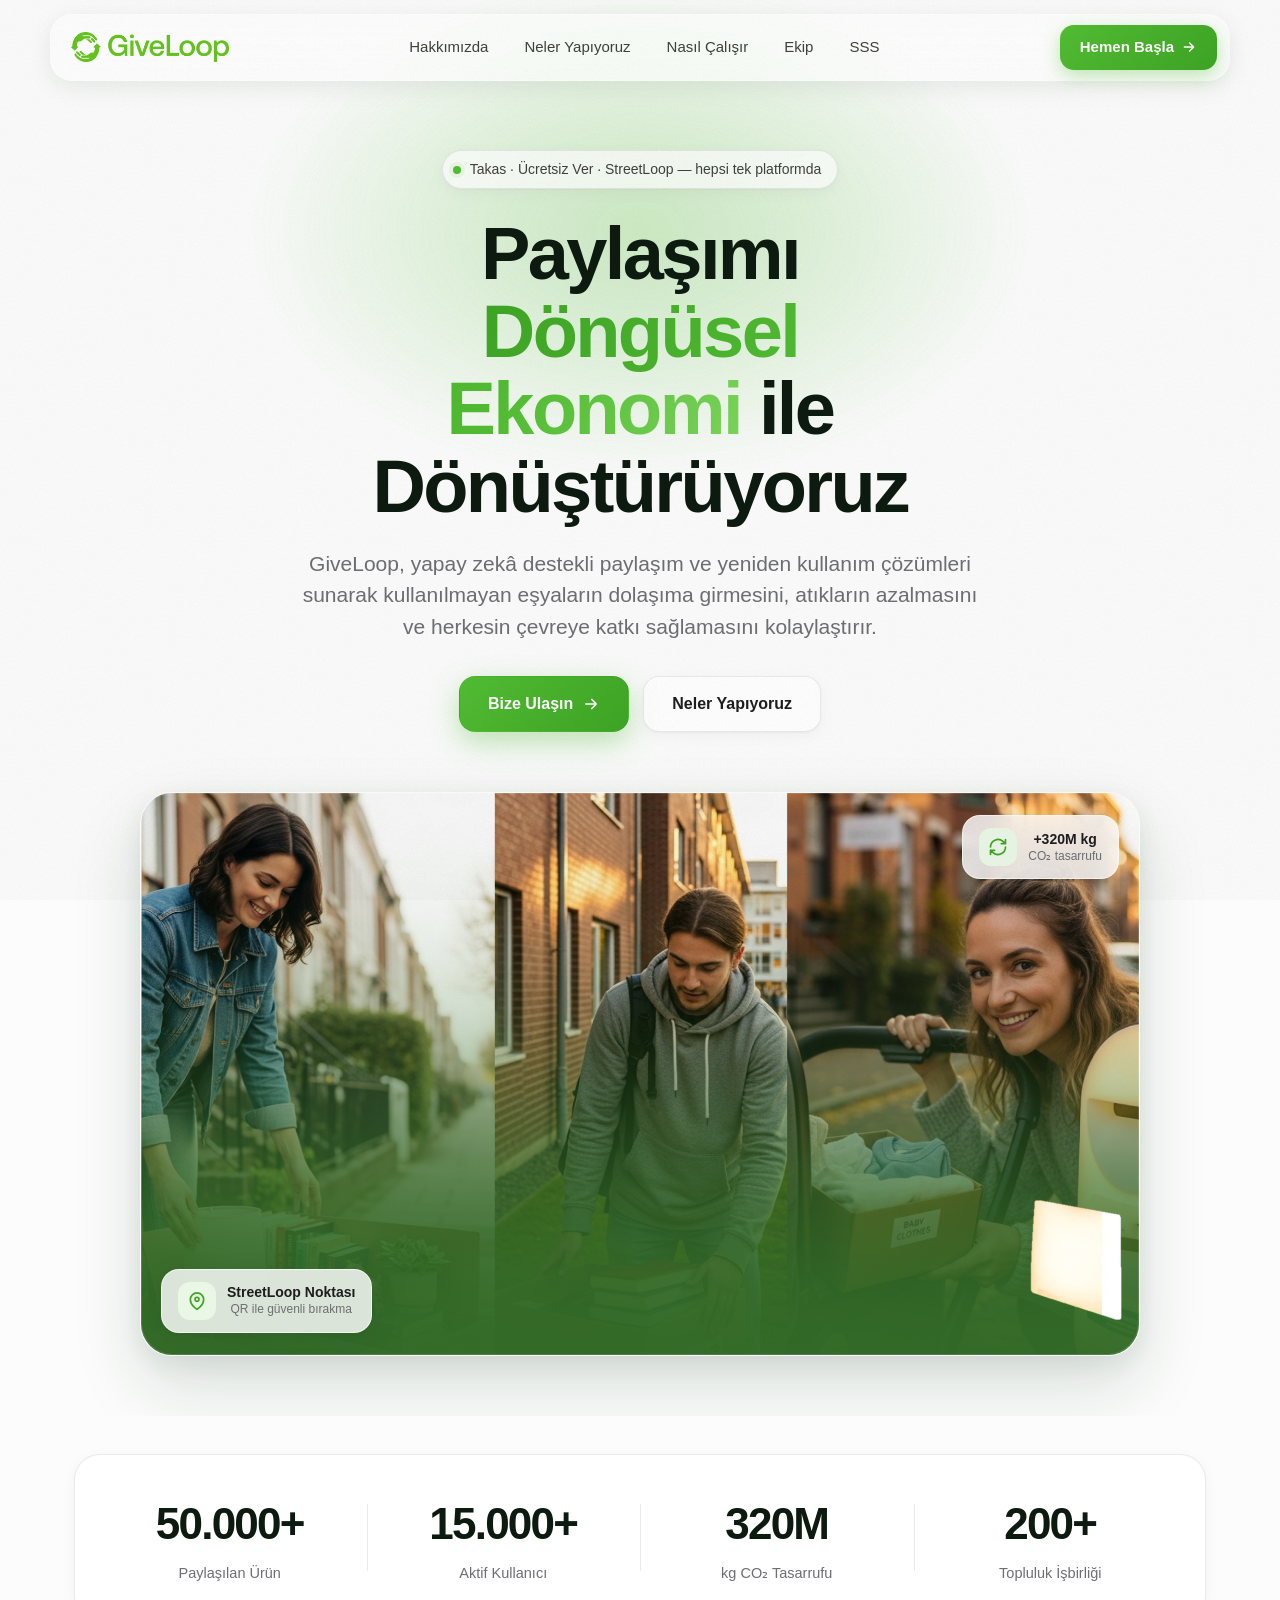
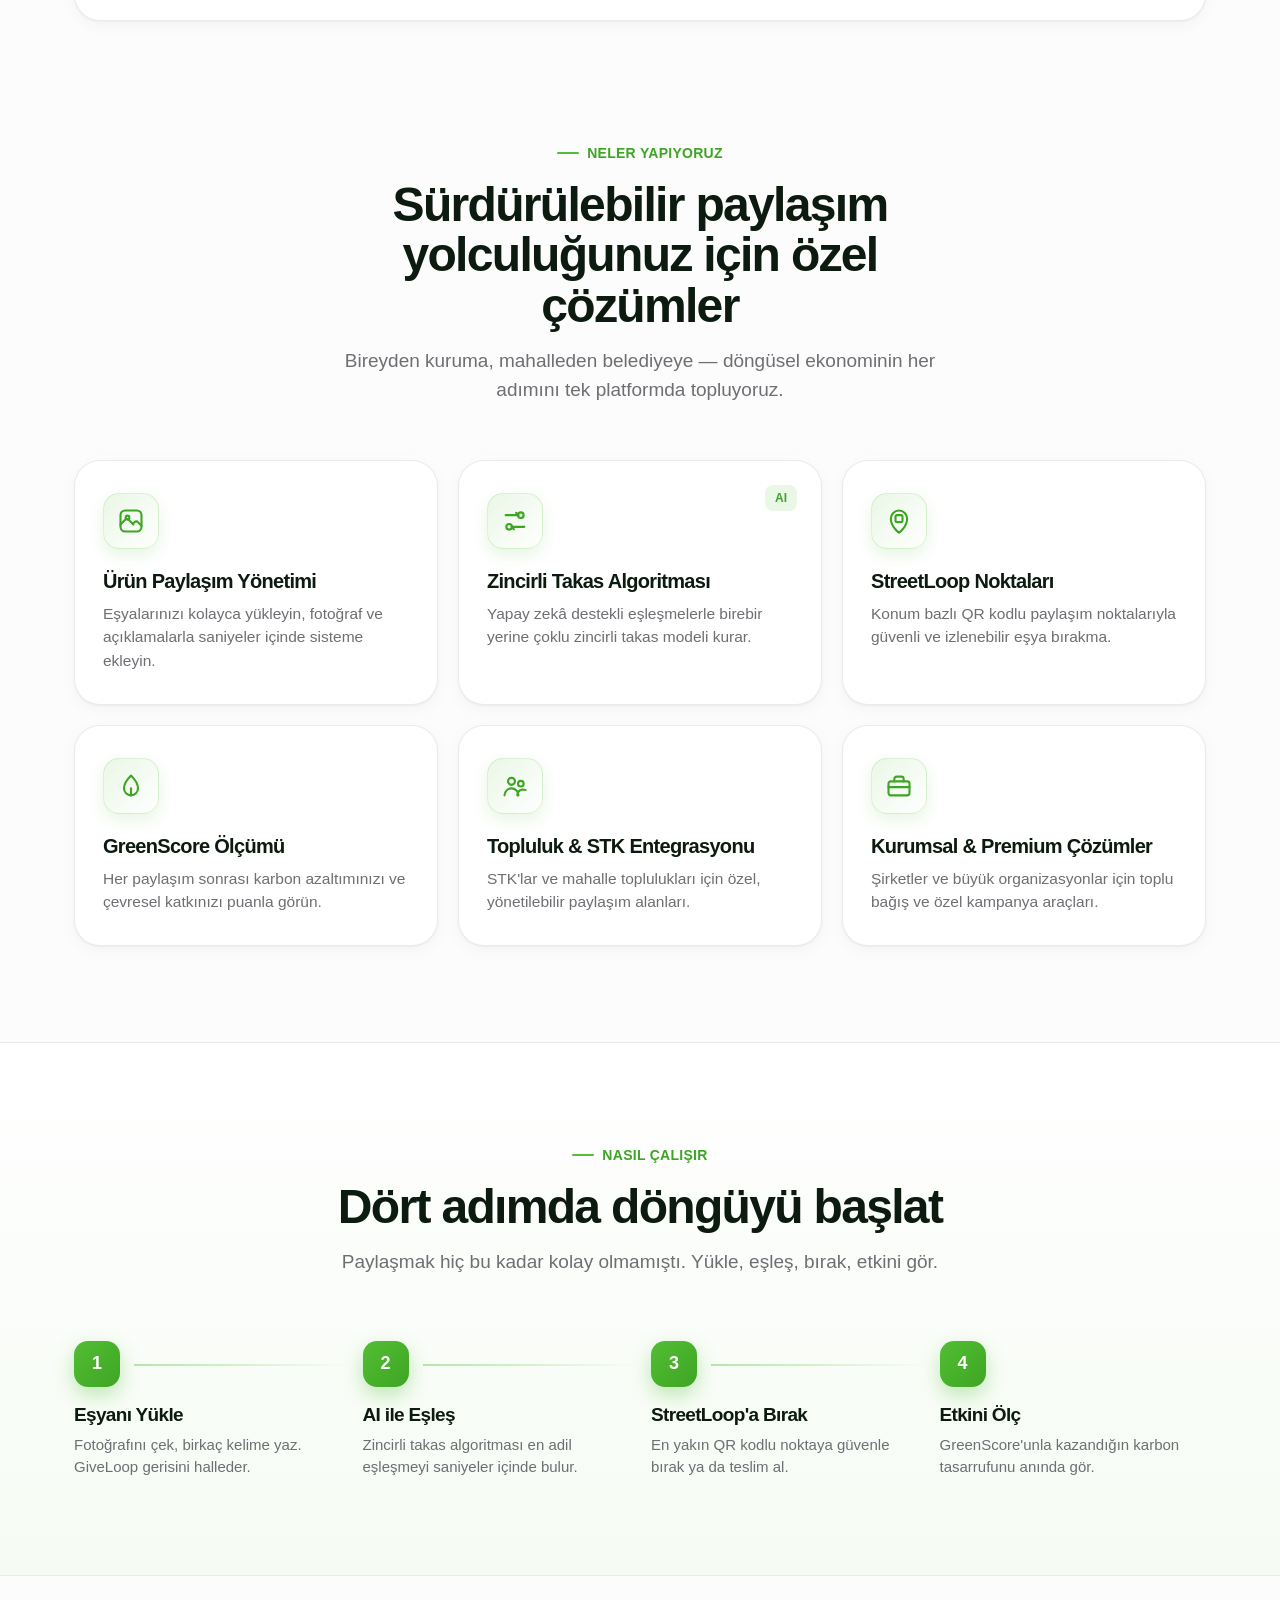
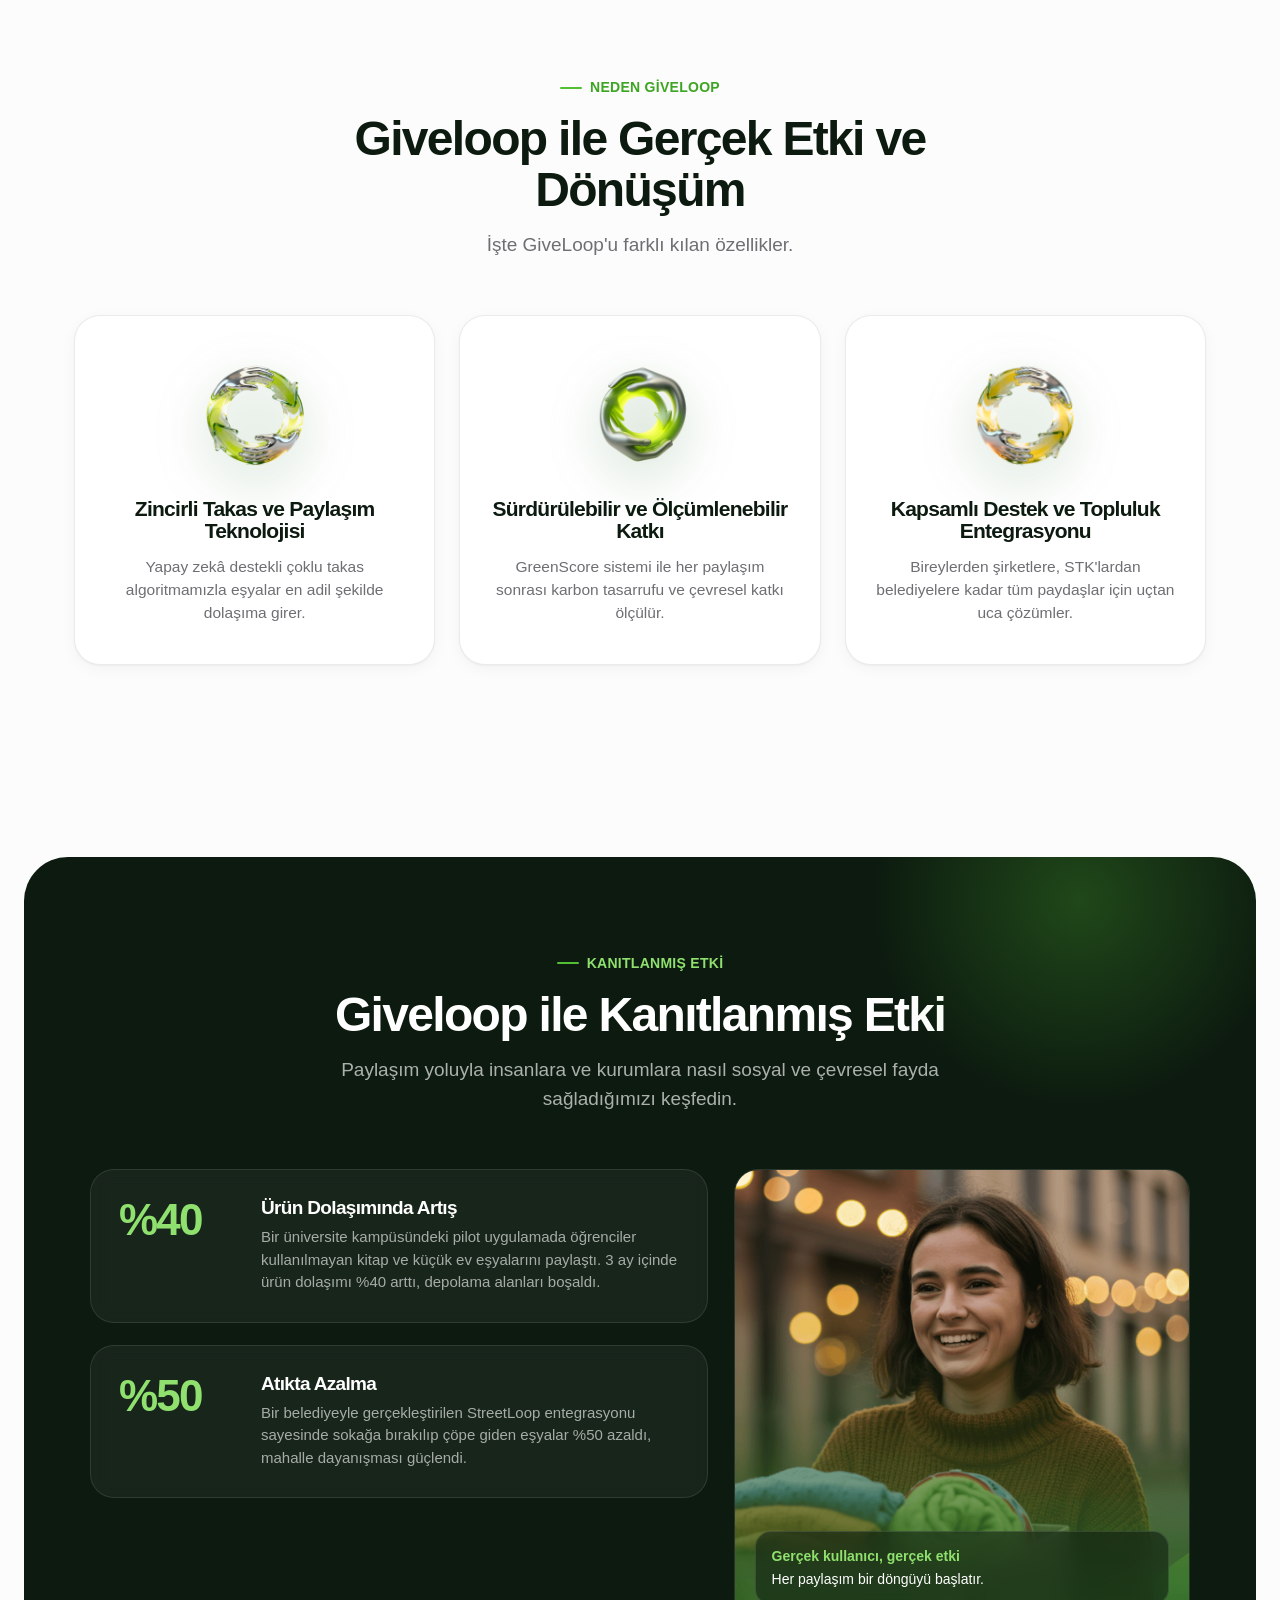
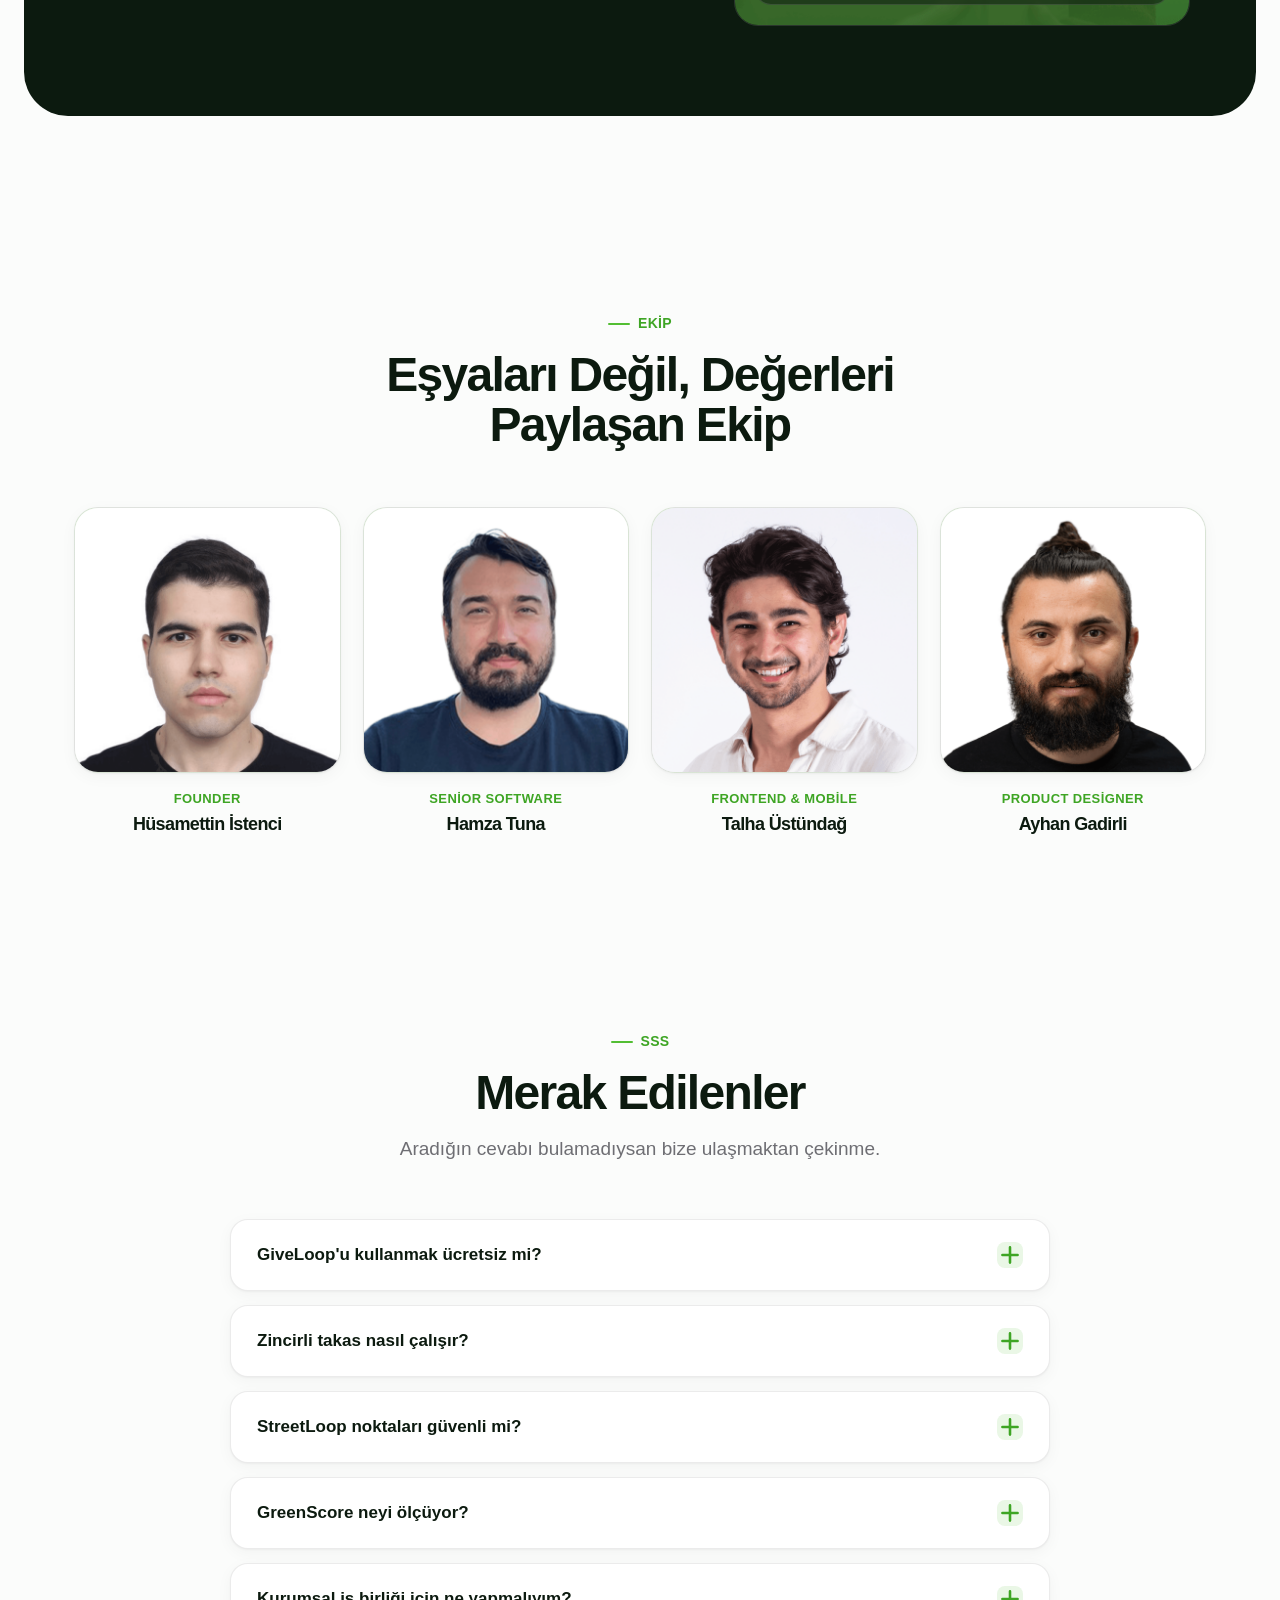
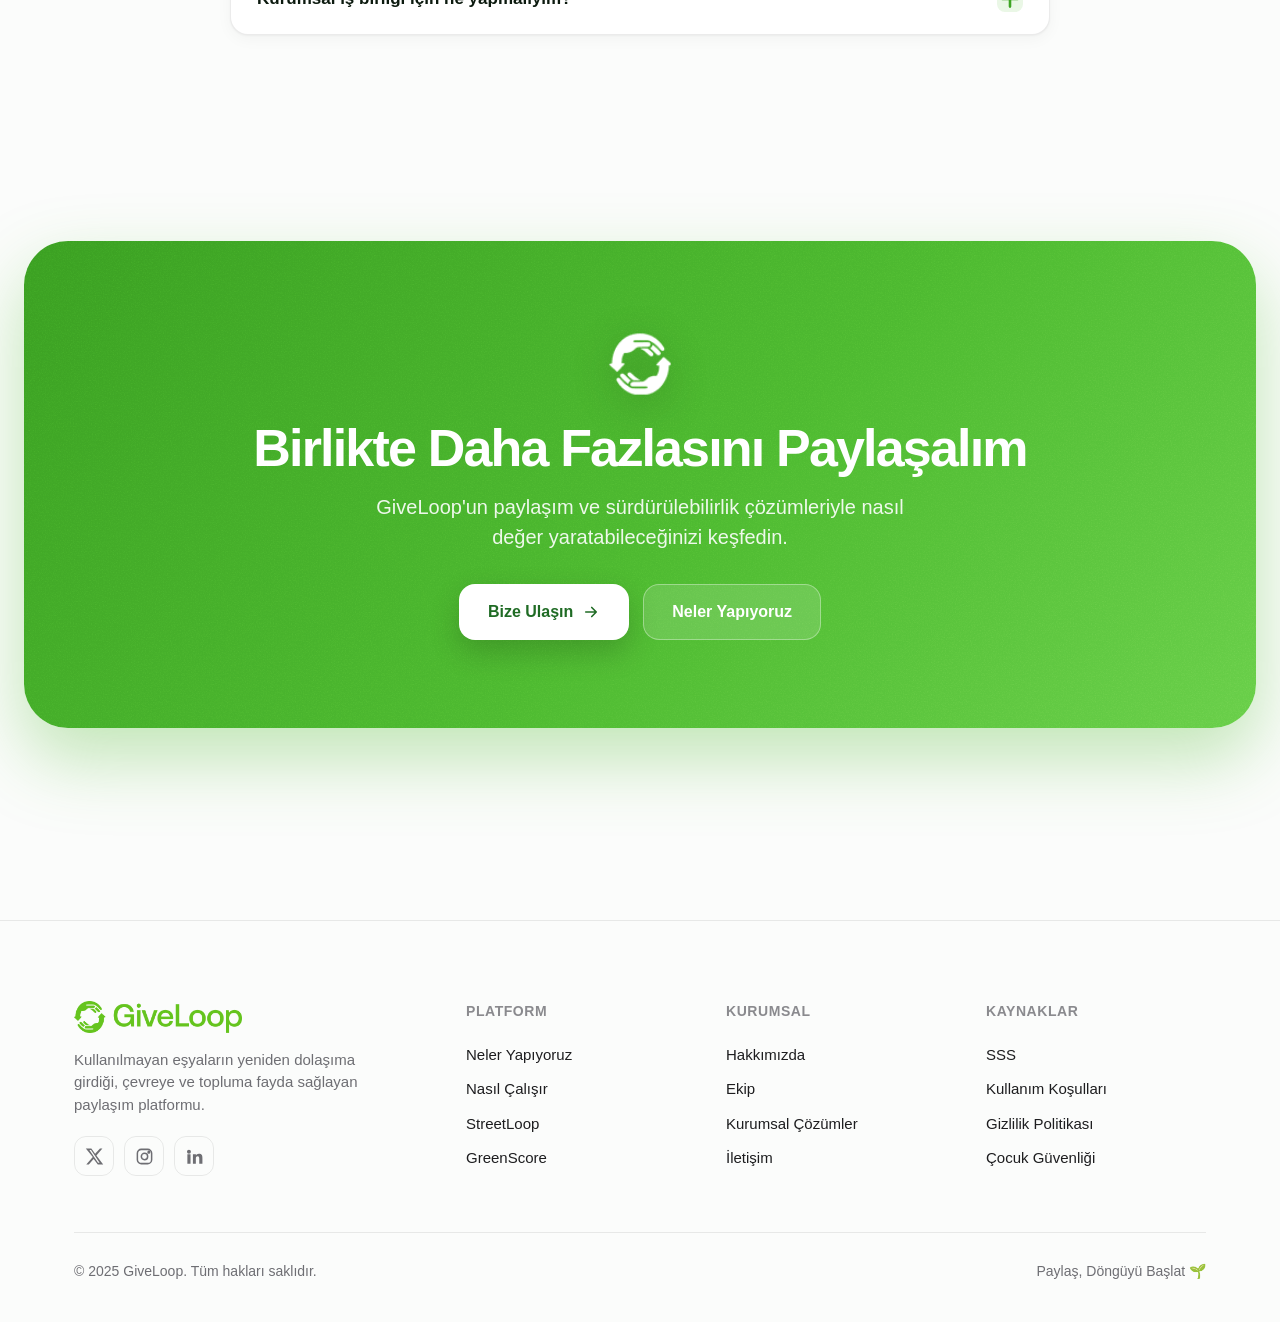
==== commit 6dc4fb79: "Yasal slug'ları İngilizceye çevir + temiz URL'ler (/privacy-policy, /terms-of-use, /child-safety) Co" ====
--- a/index.html
+++ b/index.html
@@ -639,9 +639,9 @@
       <div class="foot-col">
         <h4>Kaynaklar</h4>
         <a href="#sss">SSS</a>
-        <a href="legal/#kullanim">Kullanım Koşulları</a>
-        <a href="legal/#gizlilik">Gizlilik Politikası</a>
-        <a href="legal/#cocuk-guvenligi">Çocuk Güvenliği</a>
+        <a href="legal/#terms-of-use">Kullanım Koşulları</a>
+        <a href="legal/#privacy-policy">Gizlilik Politikası</a>
+        <a href="legal/#child-safety">Çocuk Güvenliği</a>
       </div>
     </div>
     <div class="foot-bottom">
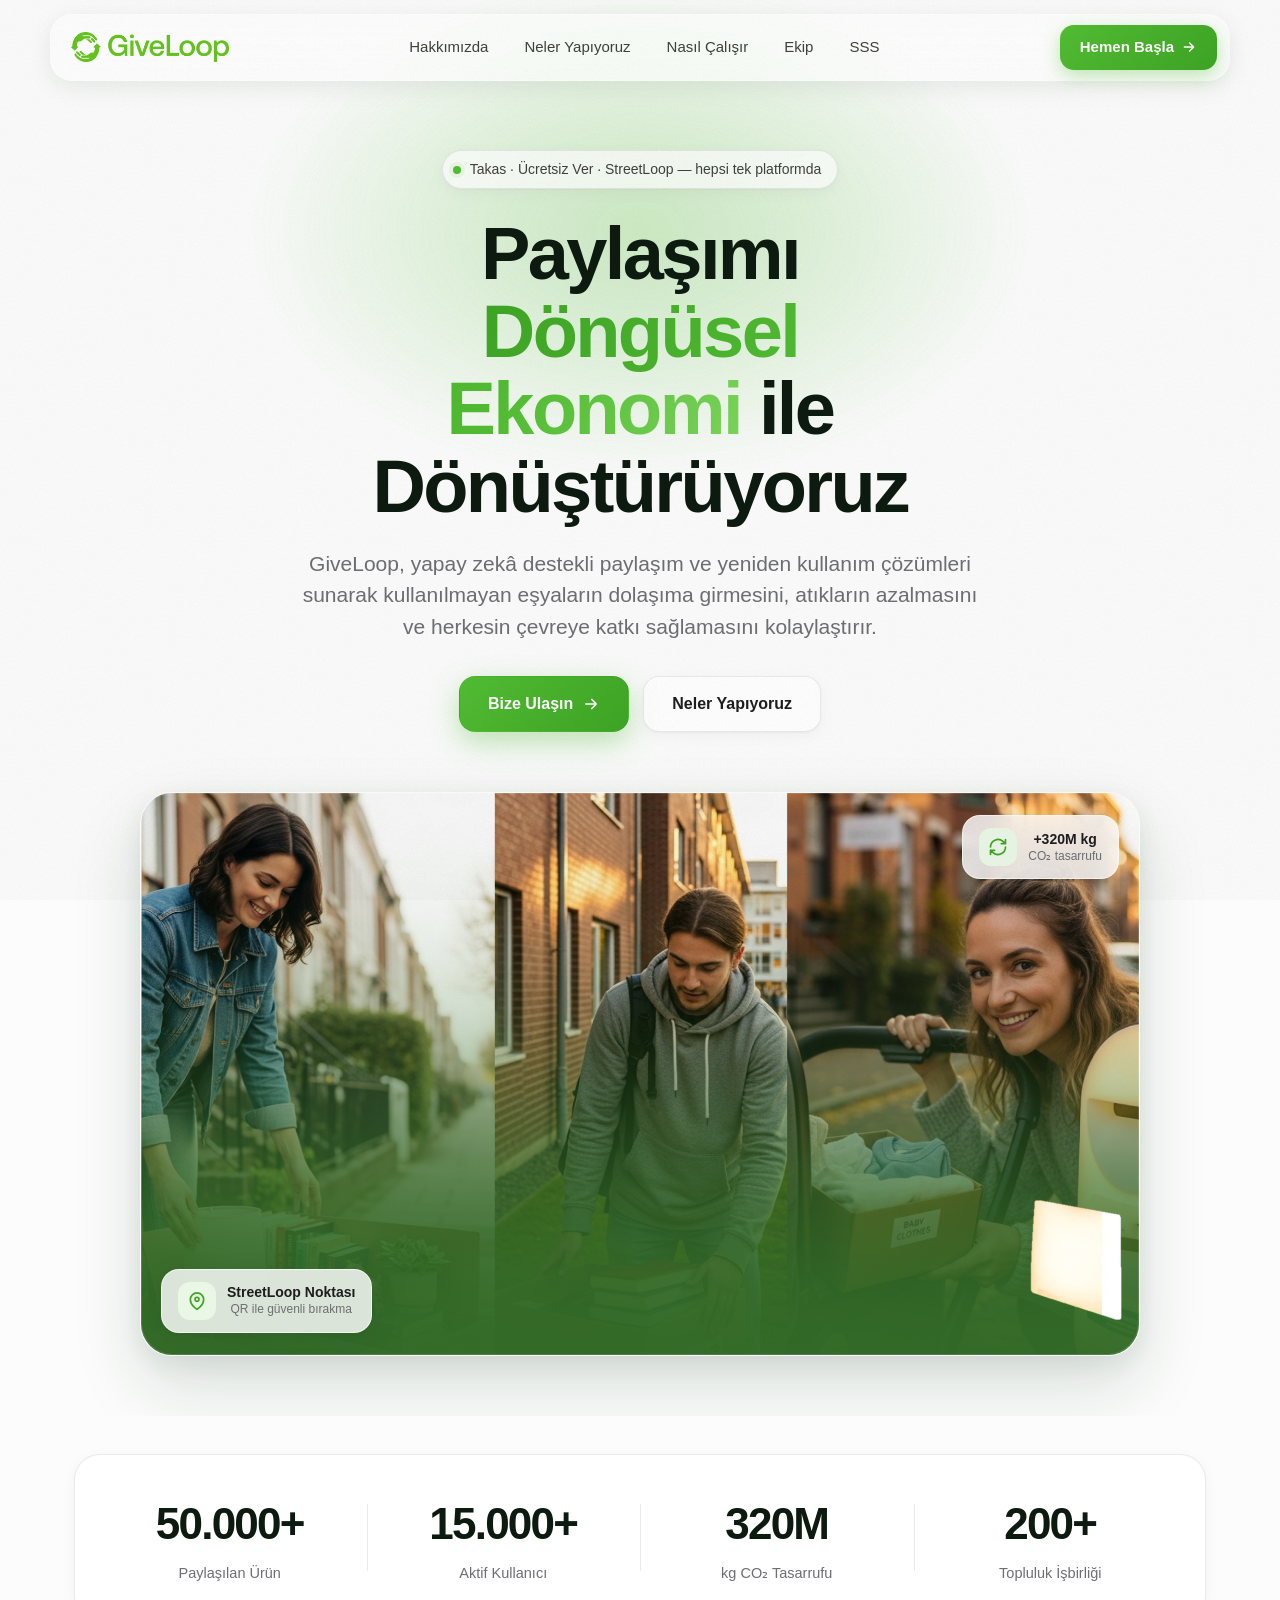
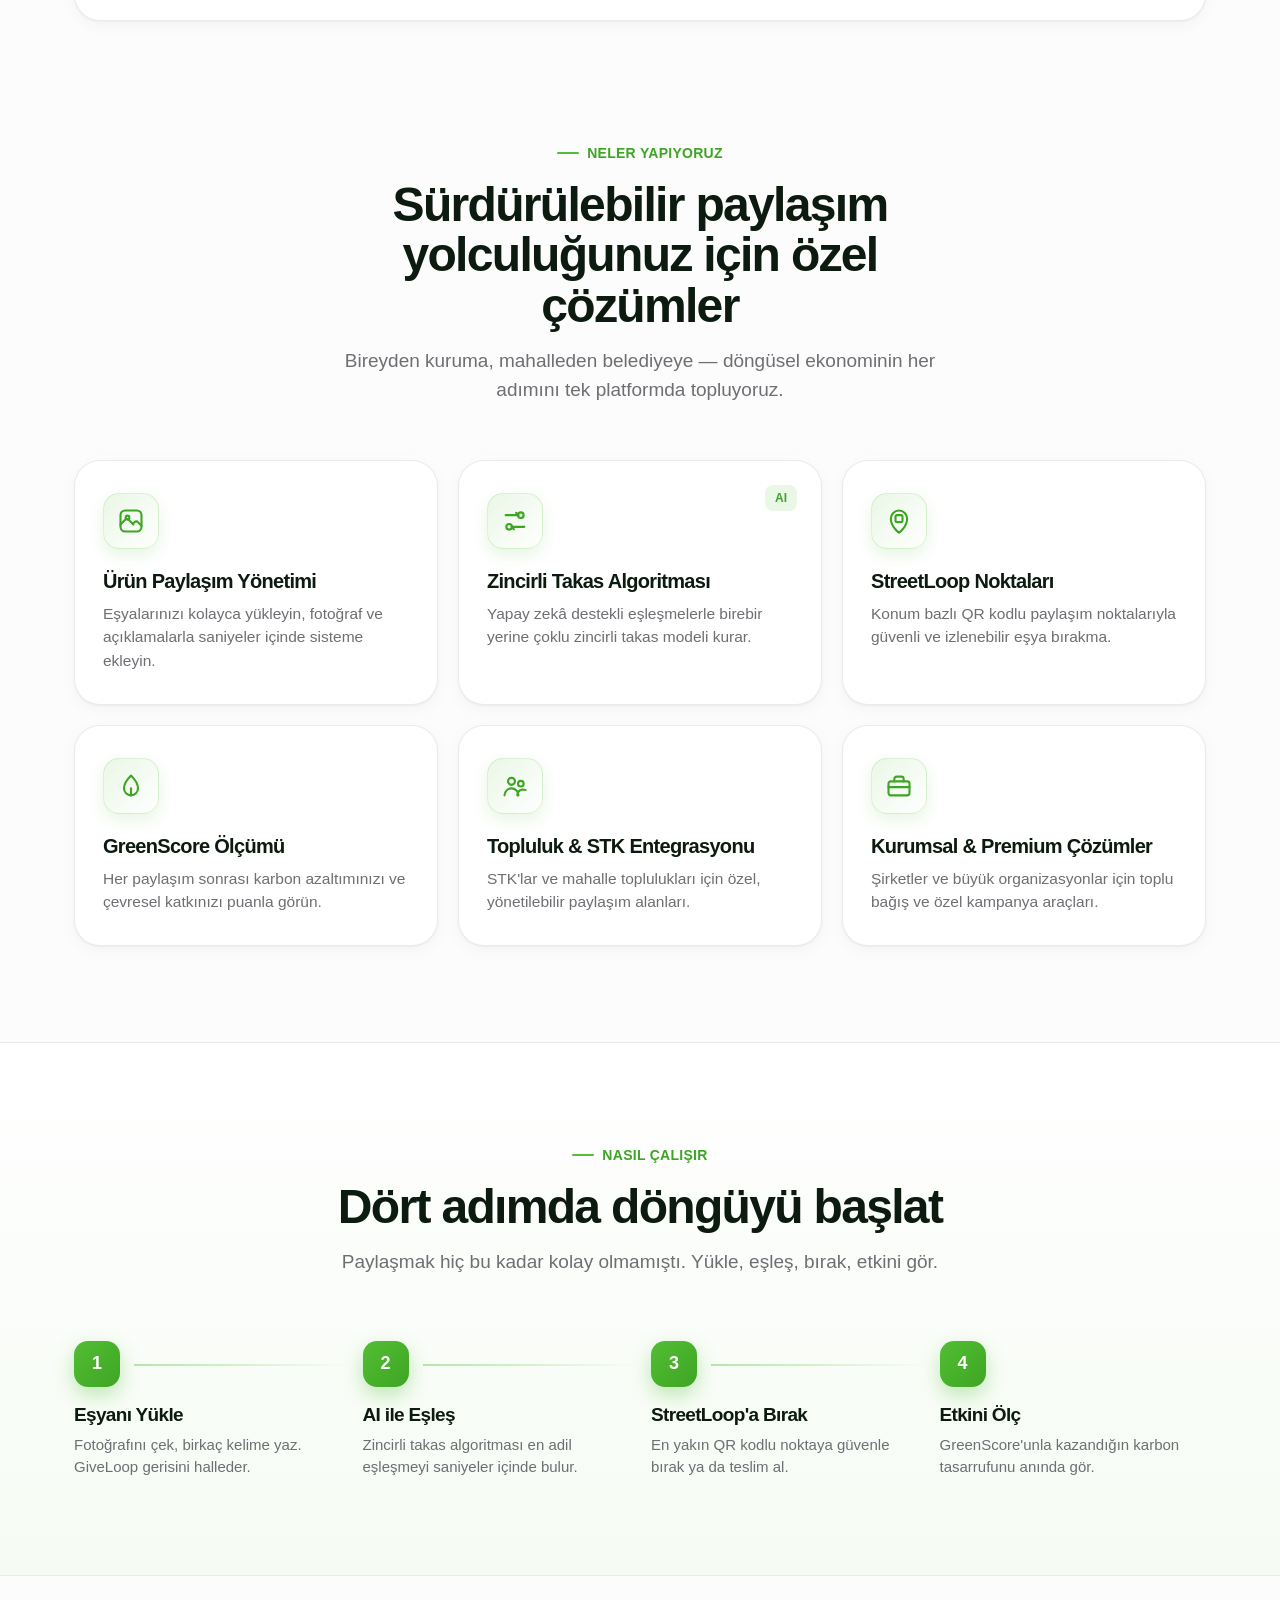
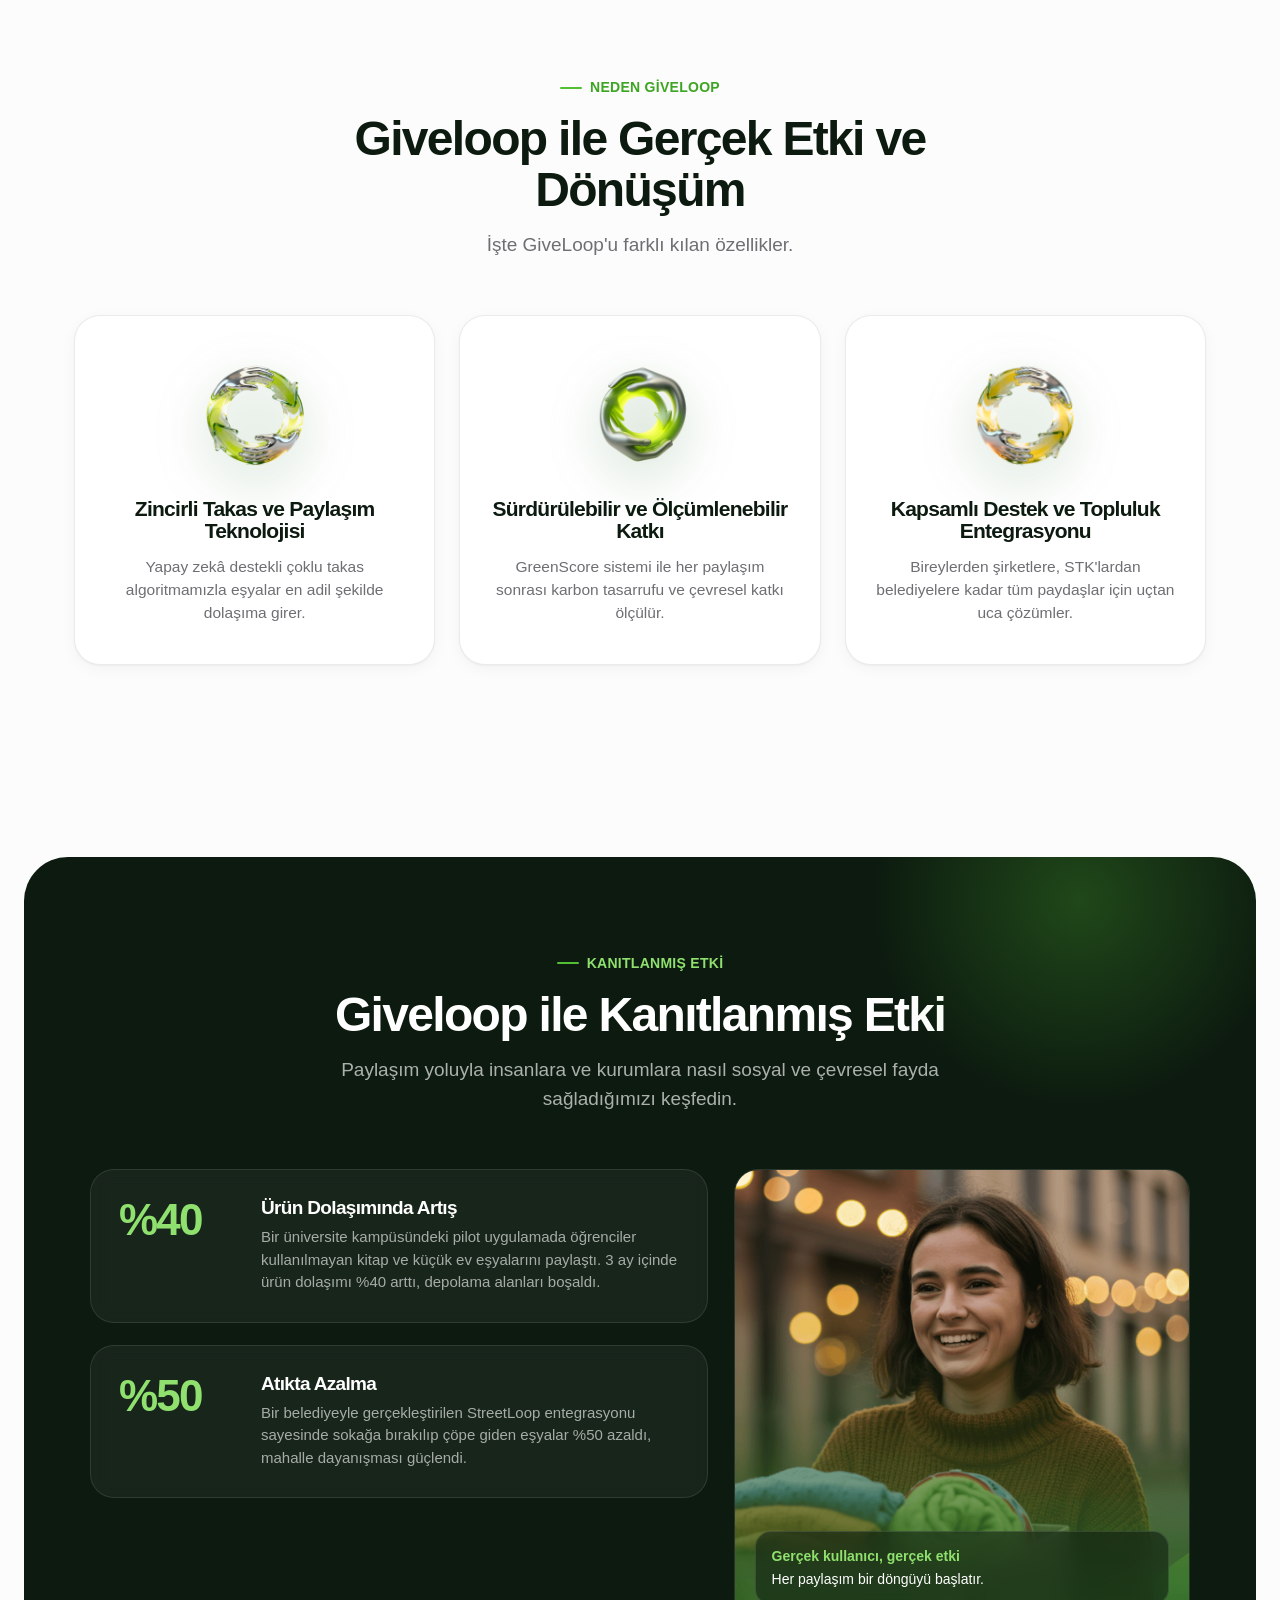
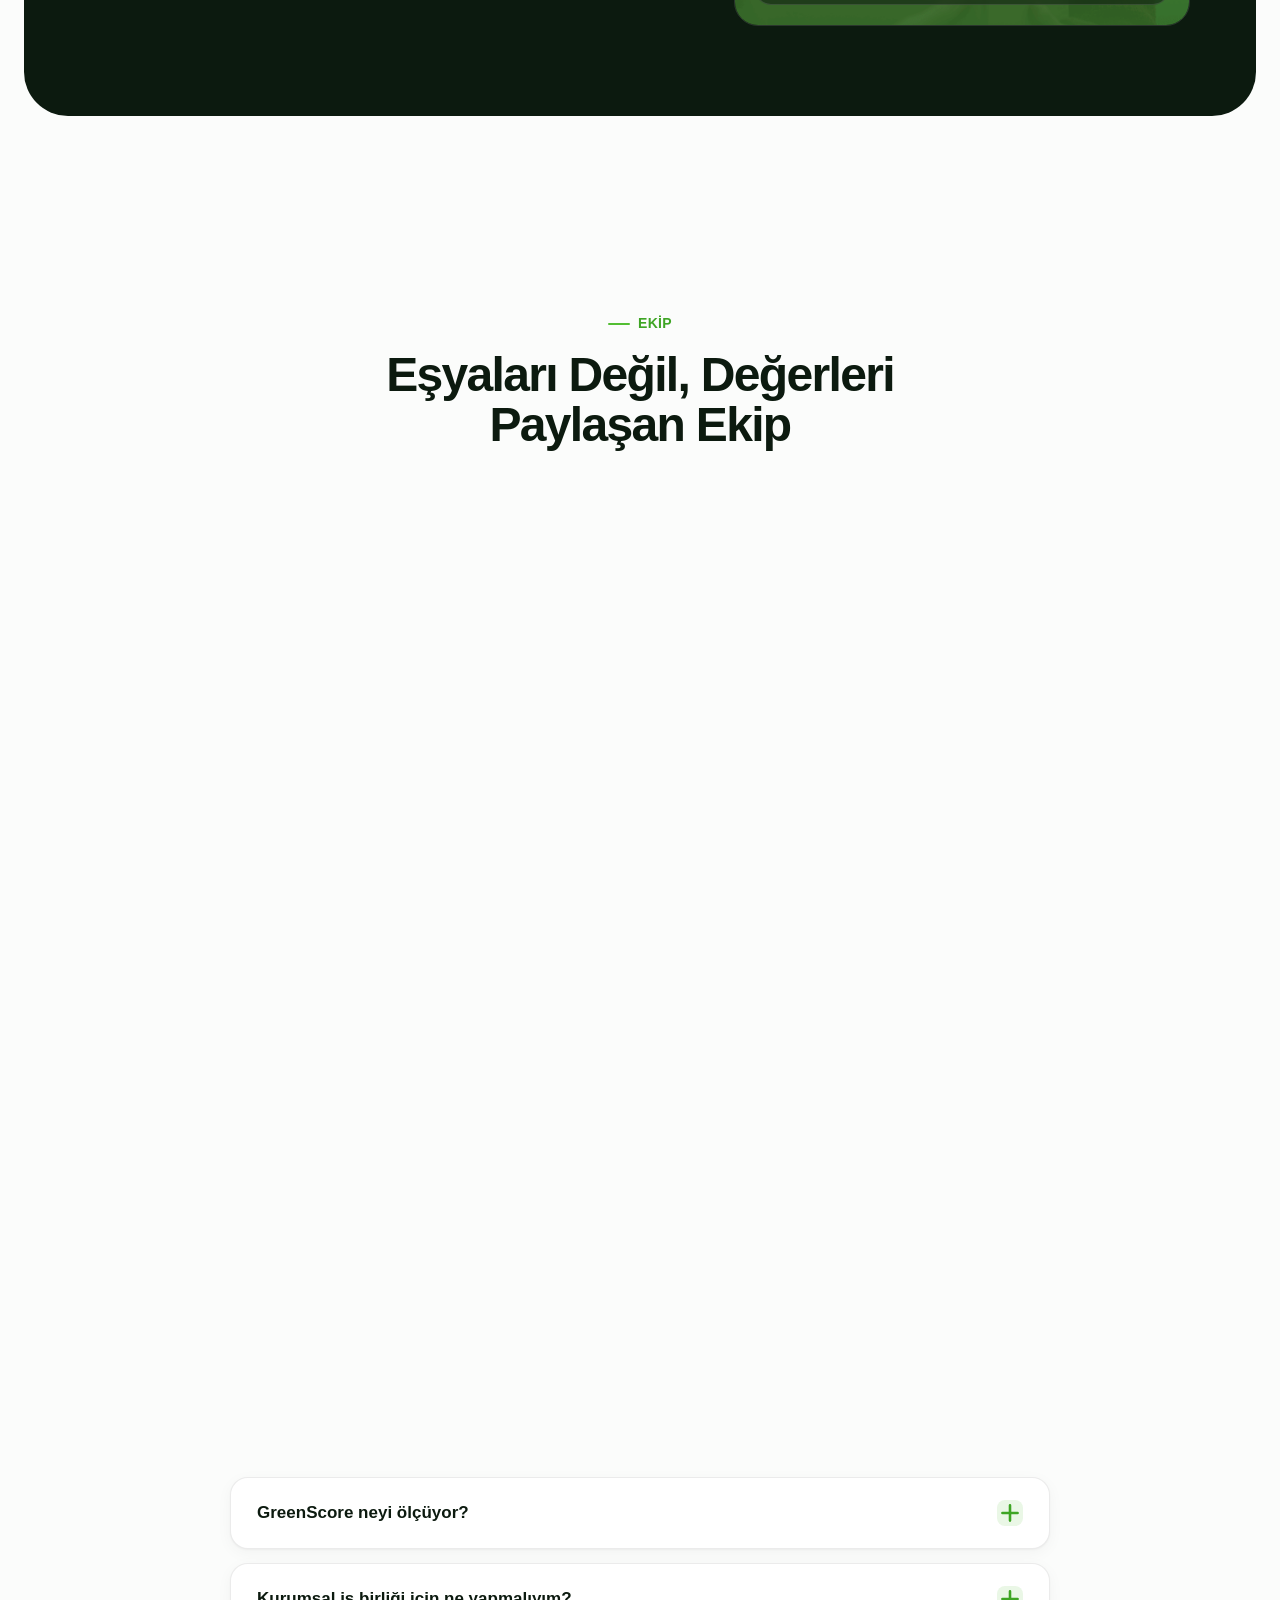
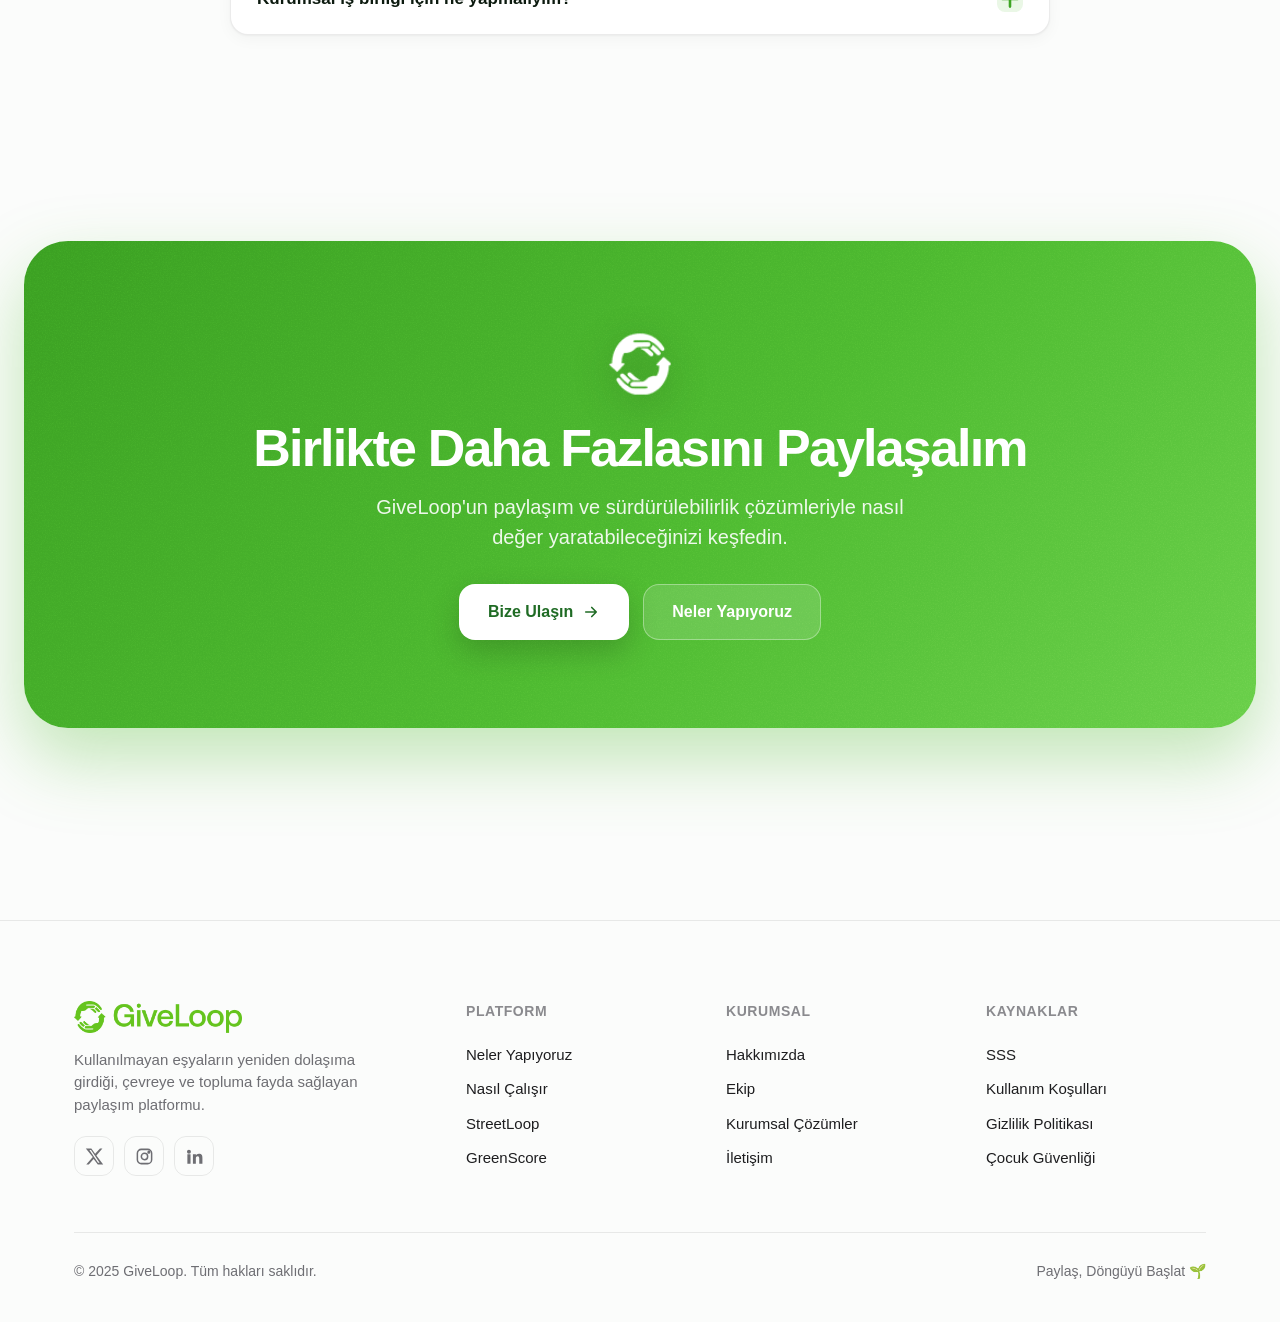
==== commit 01bc4112: "Sözleşmeleri ayrı temiz URL'lere taşı (hashtag'siz): /terms-of-use /privacy-policy /child-safety - /" ====
--- a/index.html
+++ b/index.html
@@ -639,9 +639,9 @@
       <div class="foot-col">
         <h4>Kaynaklar</h4>
         <a href="#sss">SSS</a>
-        <a href="legal/#terms-of-use">Kullanım Koşulları</a>
-        <a href="legal/#privacy-policy">Gizlilik Politikası</a>
-        <a href="legal/#child-safety">Çocuk Güvenliği</a>
+        <a href="terms-of-use/">Kullanım Koşulları</a>
+        <a href="privacy-policy/">Gizlilik Politikası</a>
+        <a href="child-safety/">Çocuk Güvenliği</a>
       </div>
     </div>
     <div class="foot-bottom">
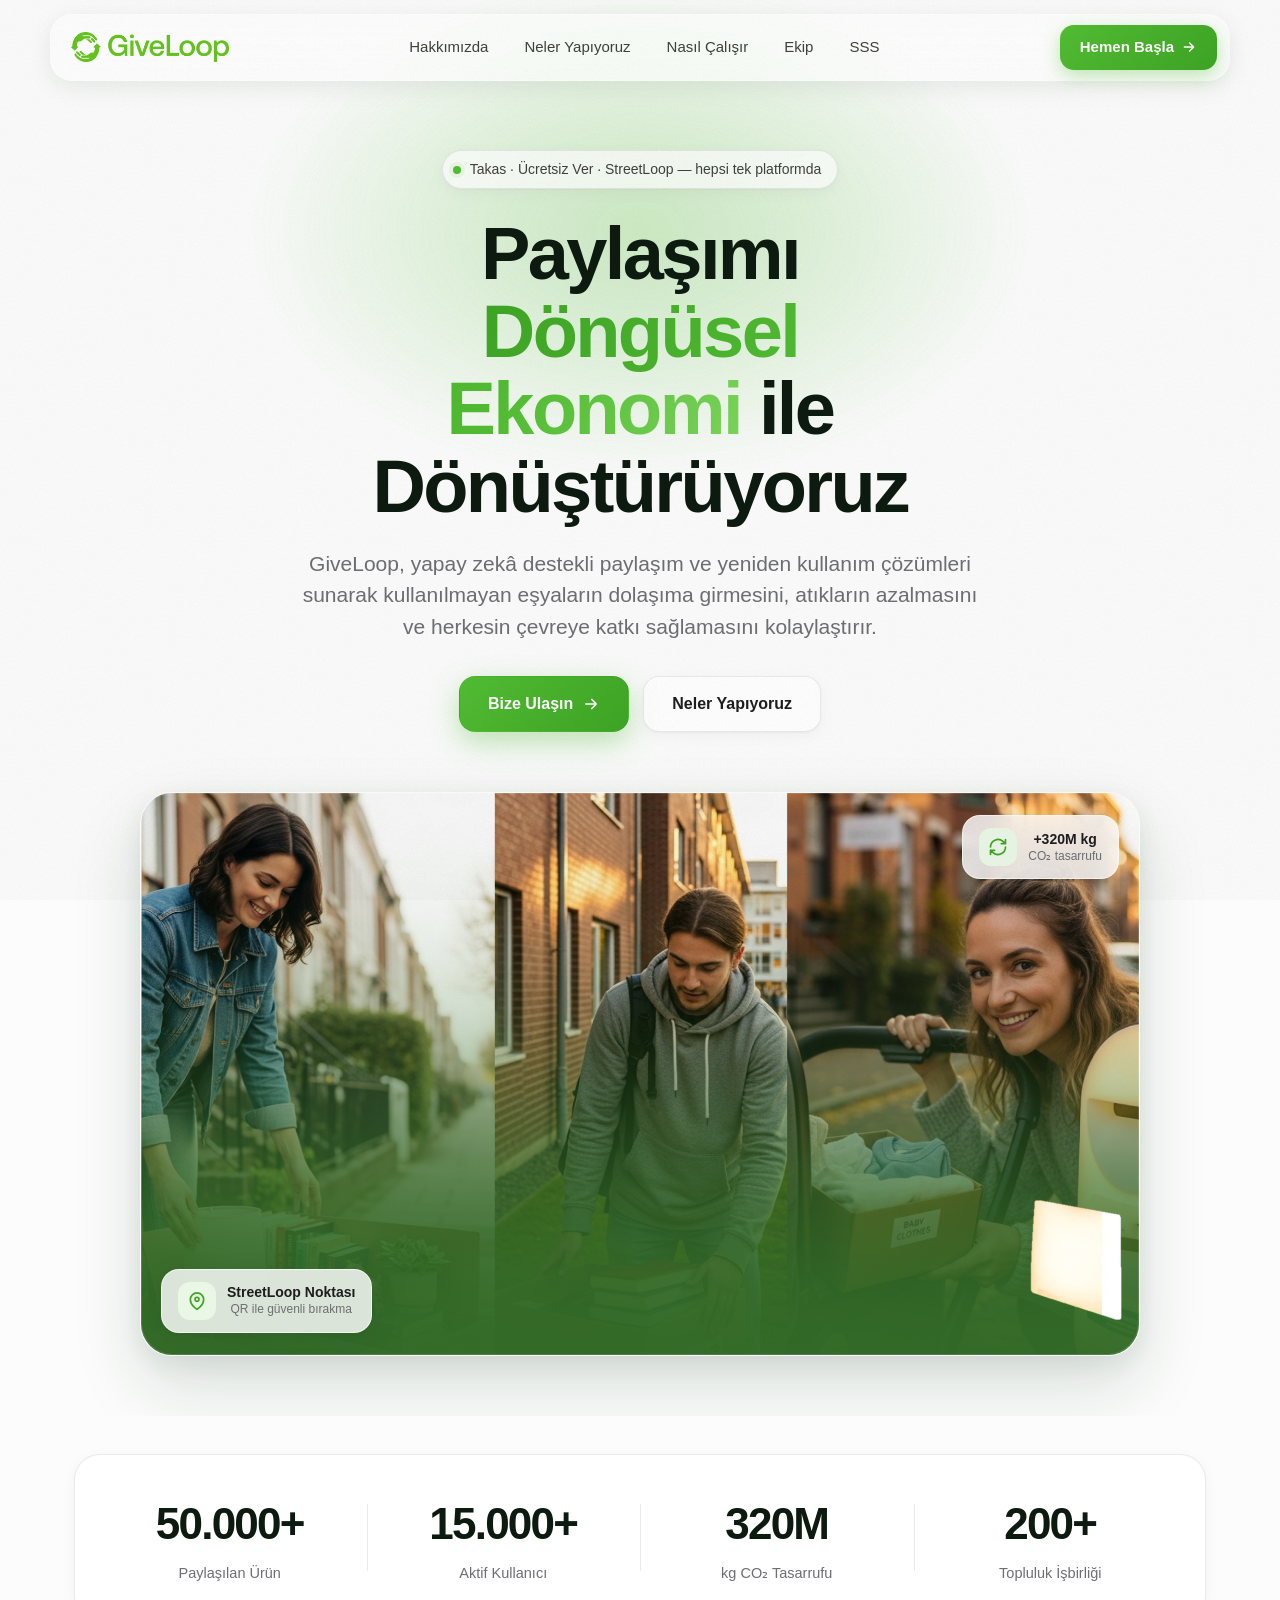
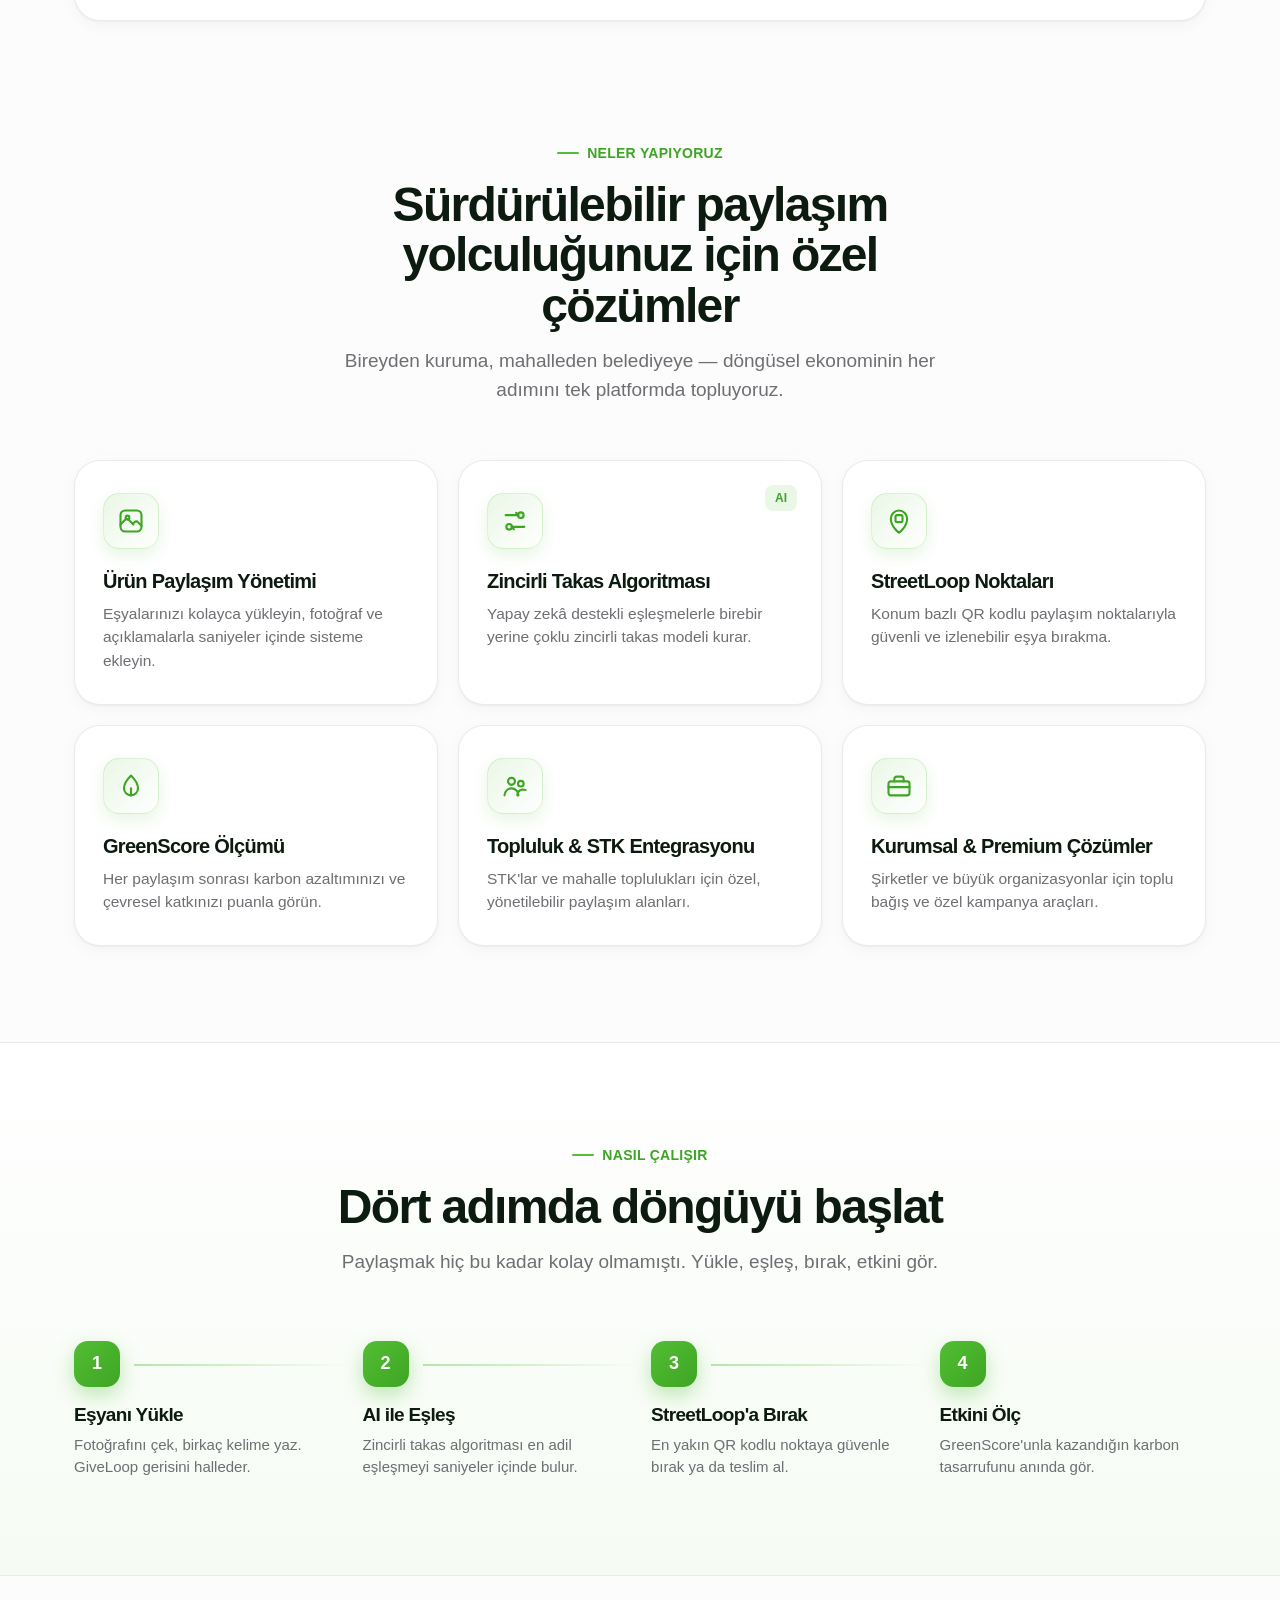
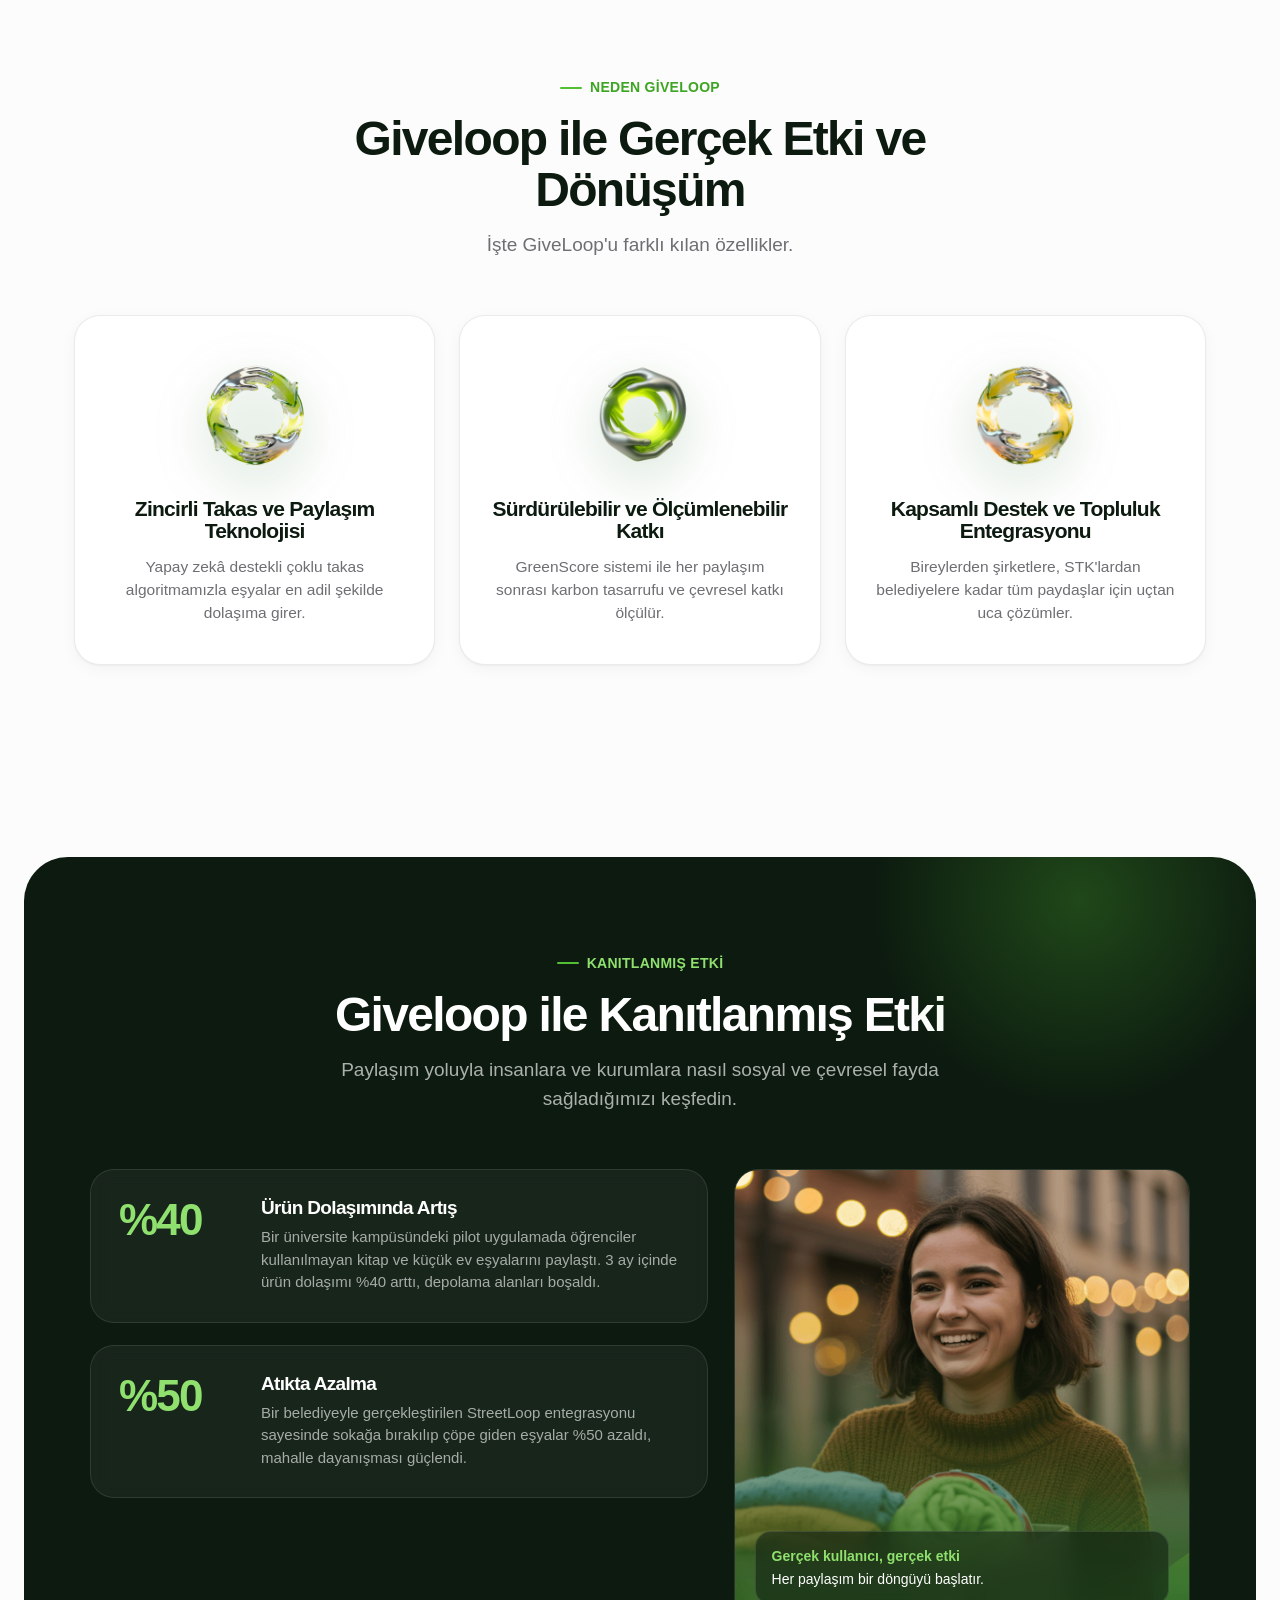
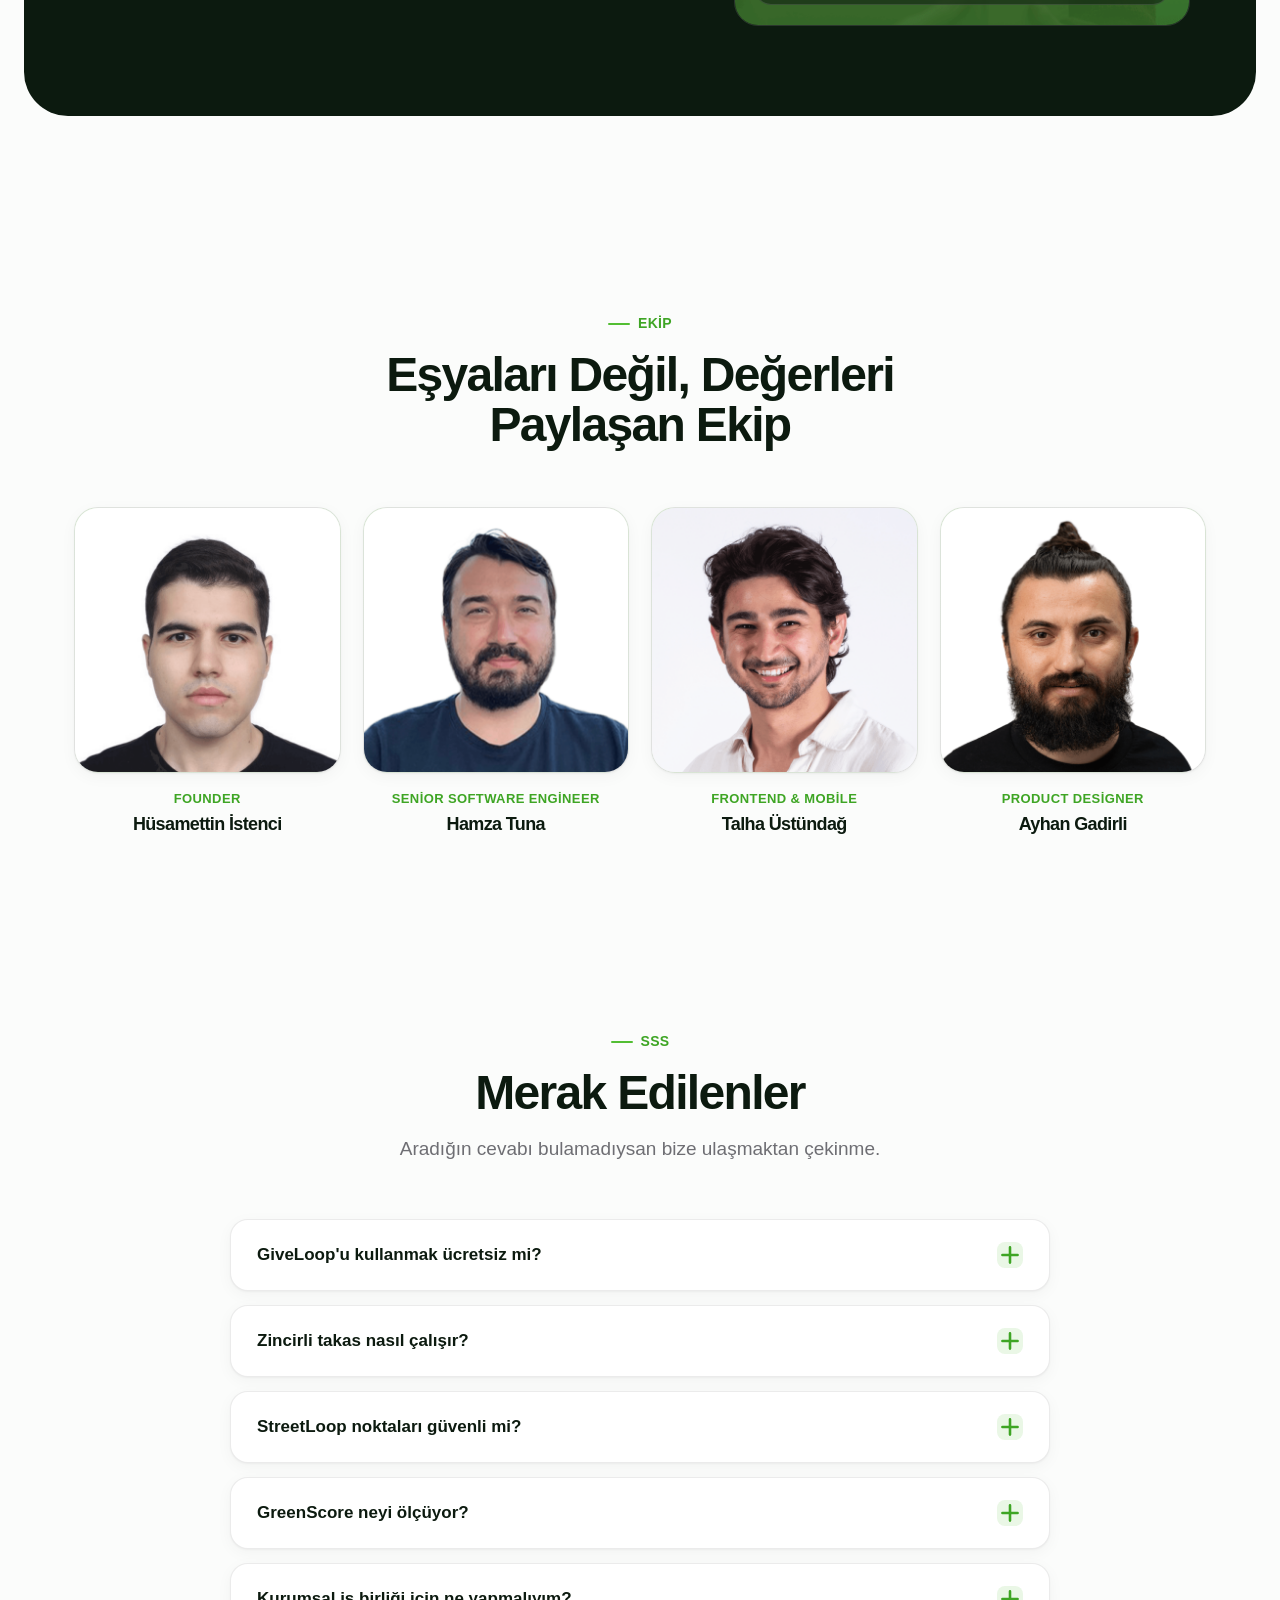
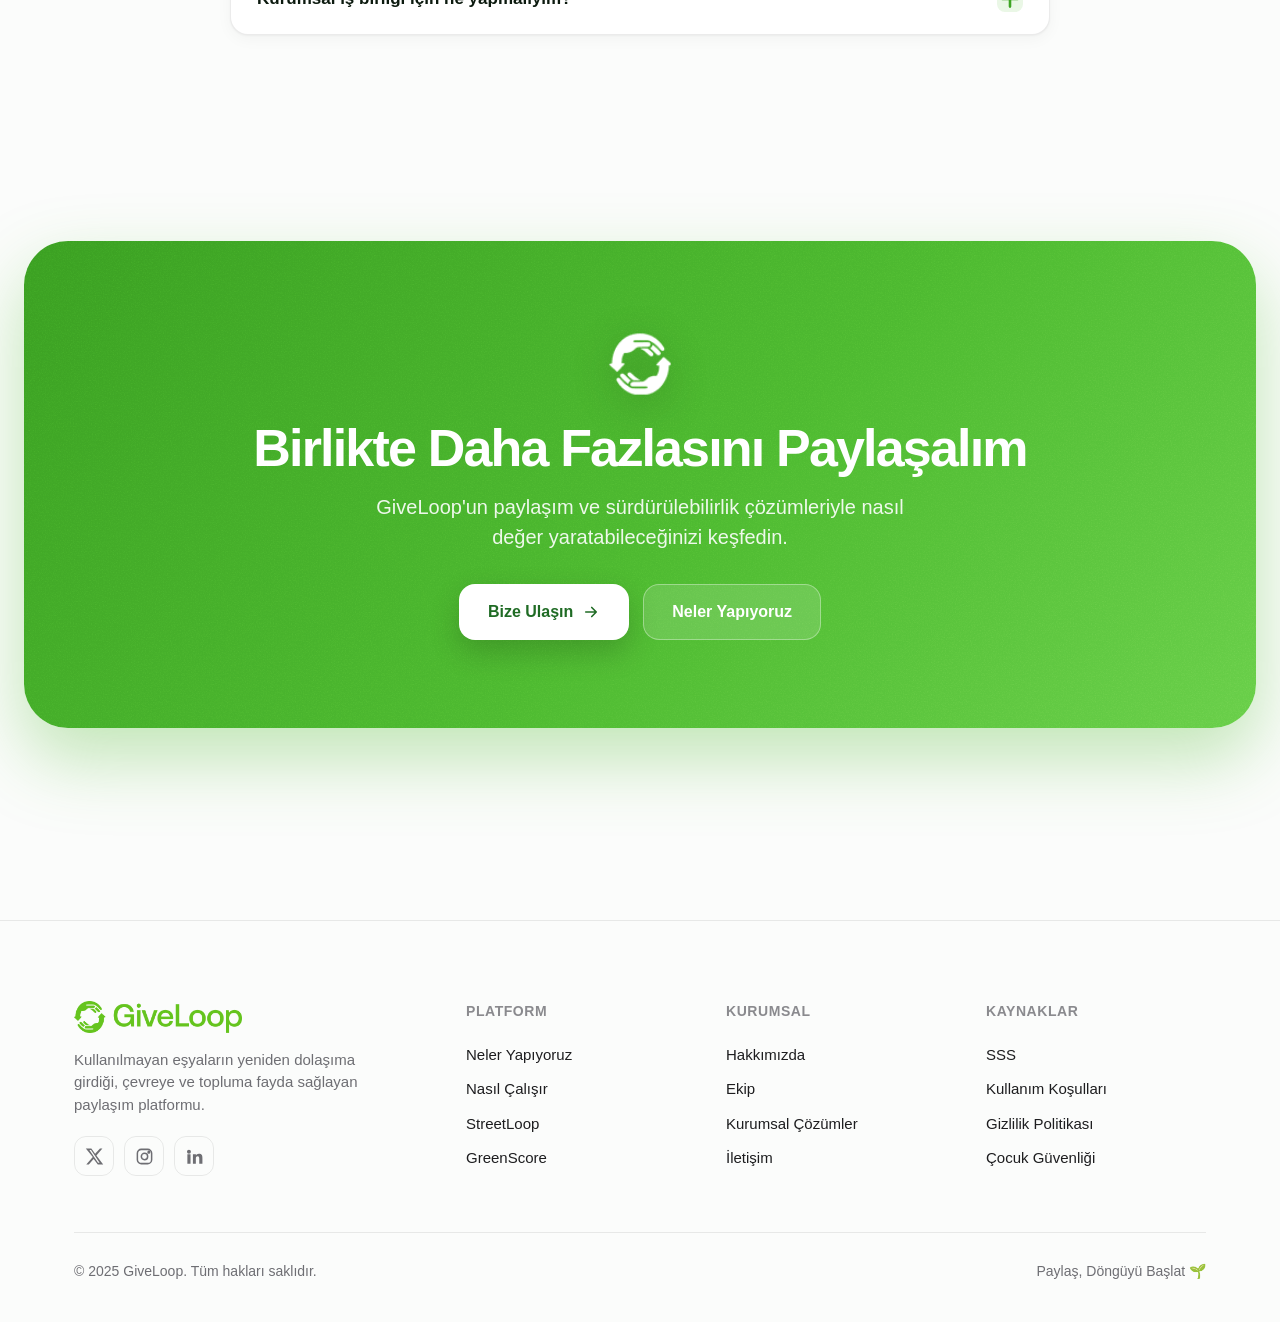
==== commit 747c0fa5: "Hamza Tuna unvanı: Senior Software -> Senior Software Engineer Co-Authored-By: Claude Opus 4.8 (1M c" ====
--- a/index.html
+++ b/index.html
@@ -562,7 +562,7 @@
       </div>
       <div class="member reveal" data-d="1">
         <div class="ph"><img src="assets/HW27CACfmc0pnNk9Q7YOXrHReE.png" alt="Hamza Tuna" /></div>
-        <div class="role">Senior Software</div><h3>Hamza Tuna</h3>
+        <div class="role">Senior Software Engineer</div><h3>Hamza Tuna</h3>
       </div>
       <div class="member reveal" data-d="2">
         <div class="ph"><img src="assets/gCJSTSjaaVKgmiLqK9JGbjHEI.png" alt="Talha Üstündağ" /></div>
